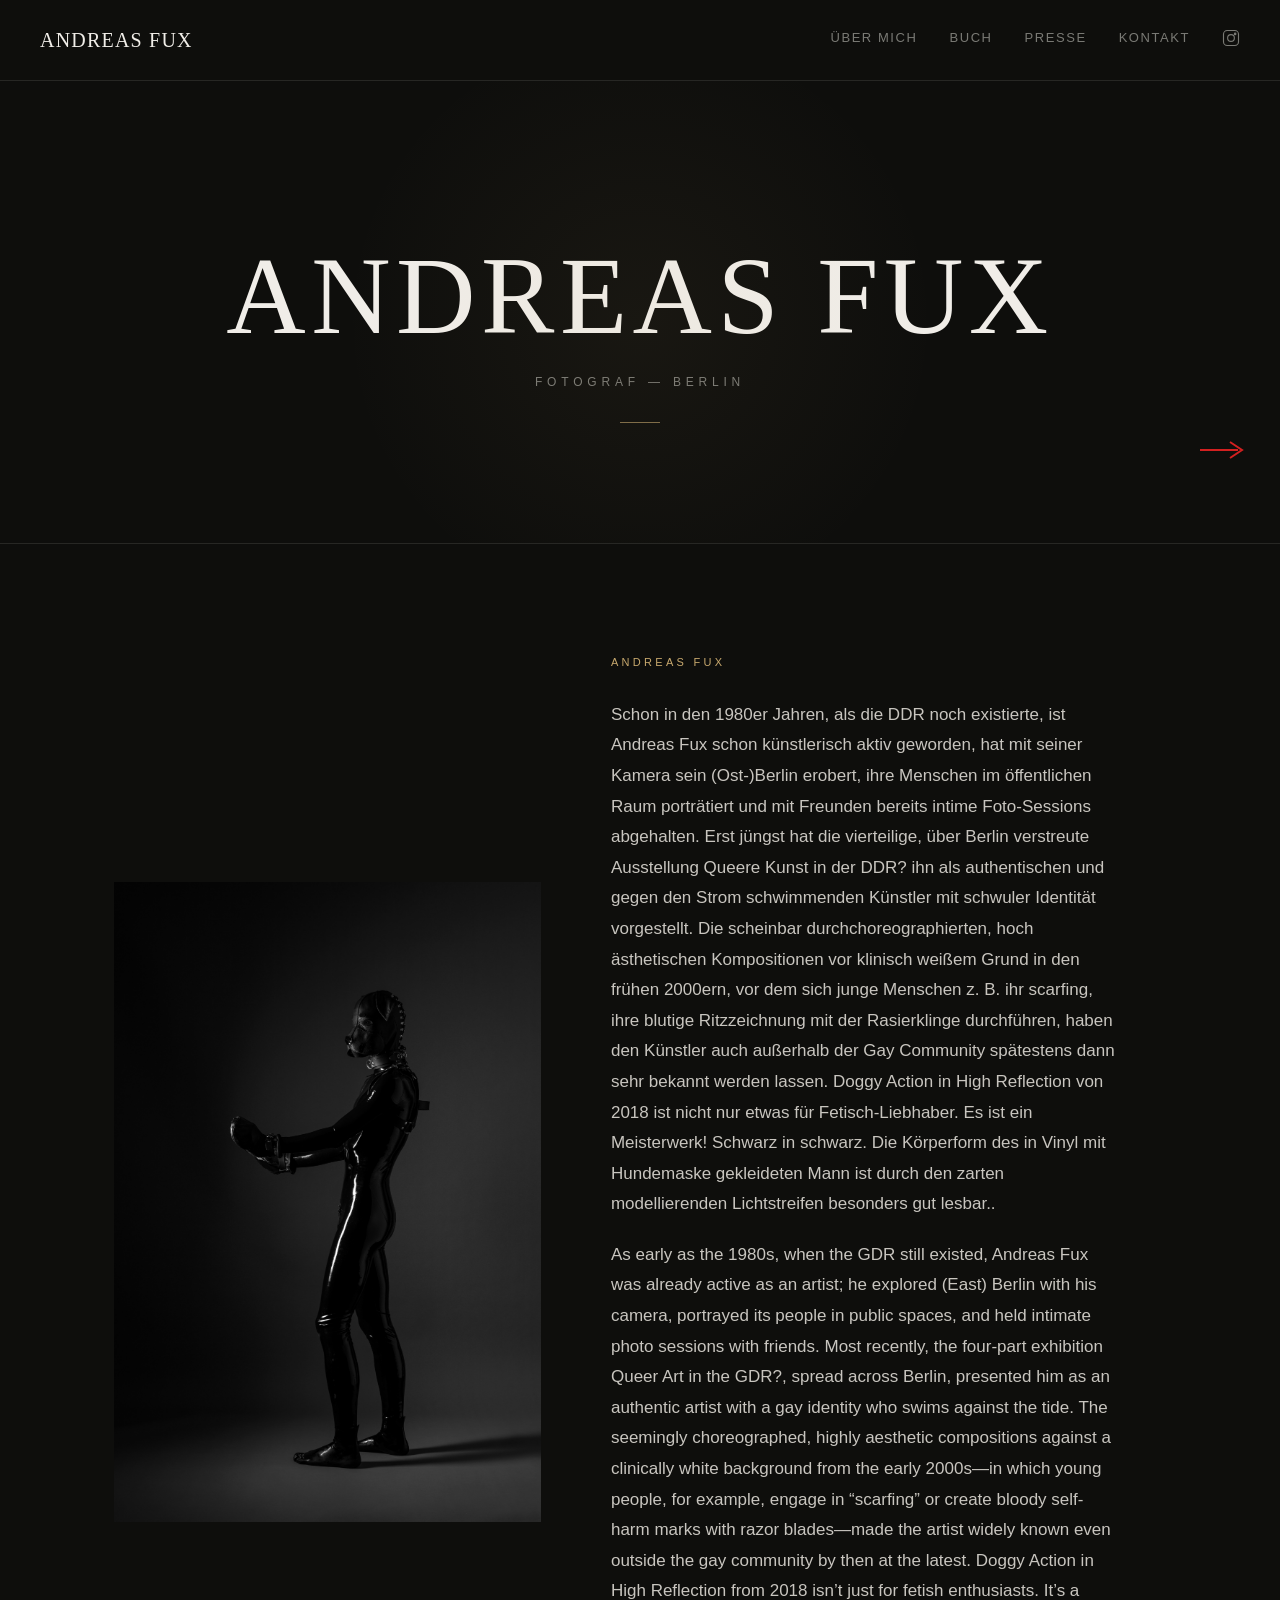
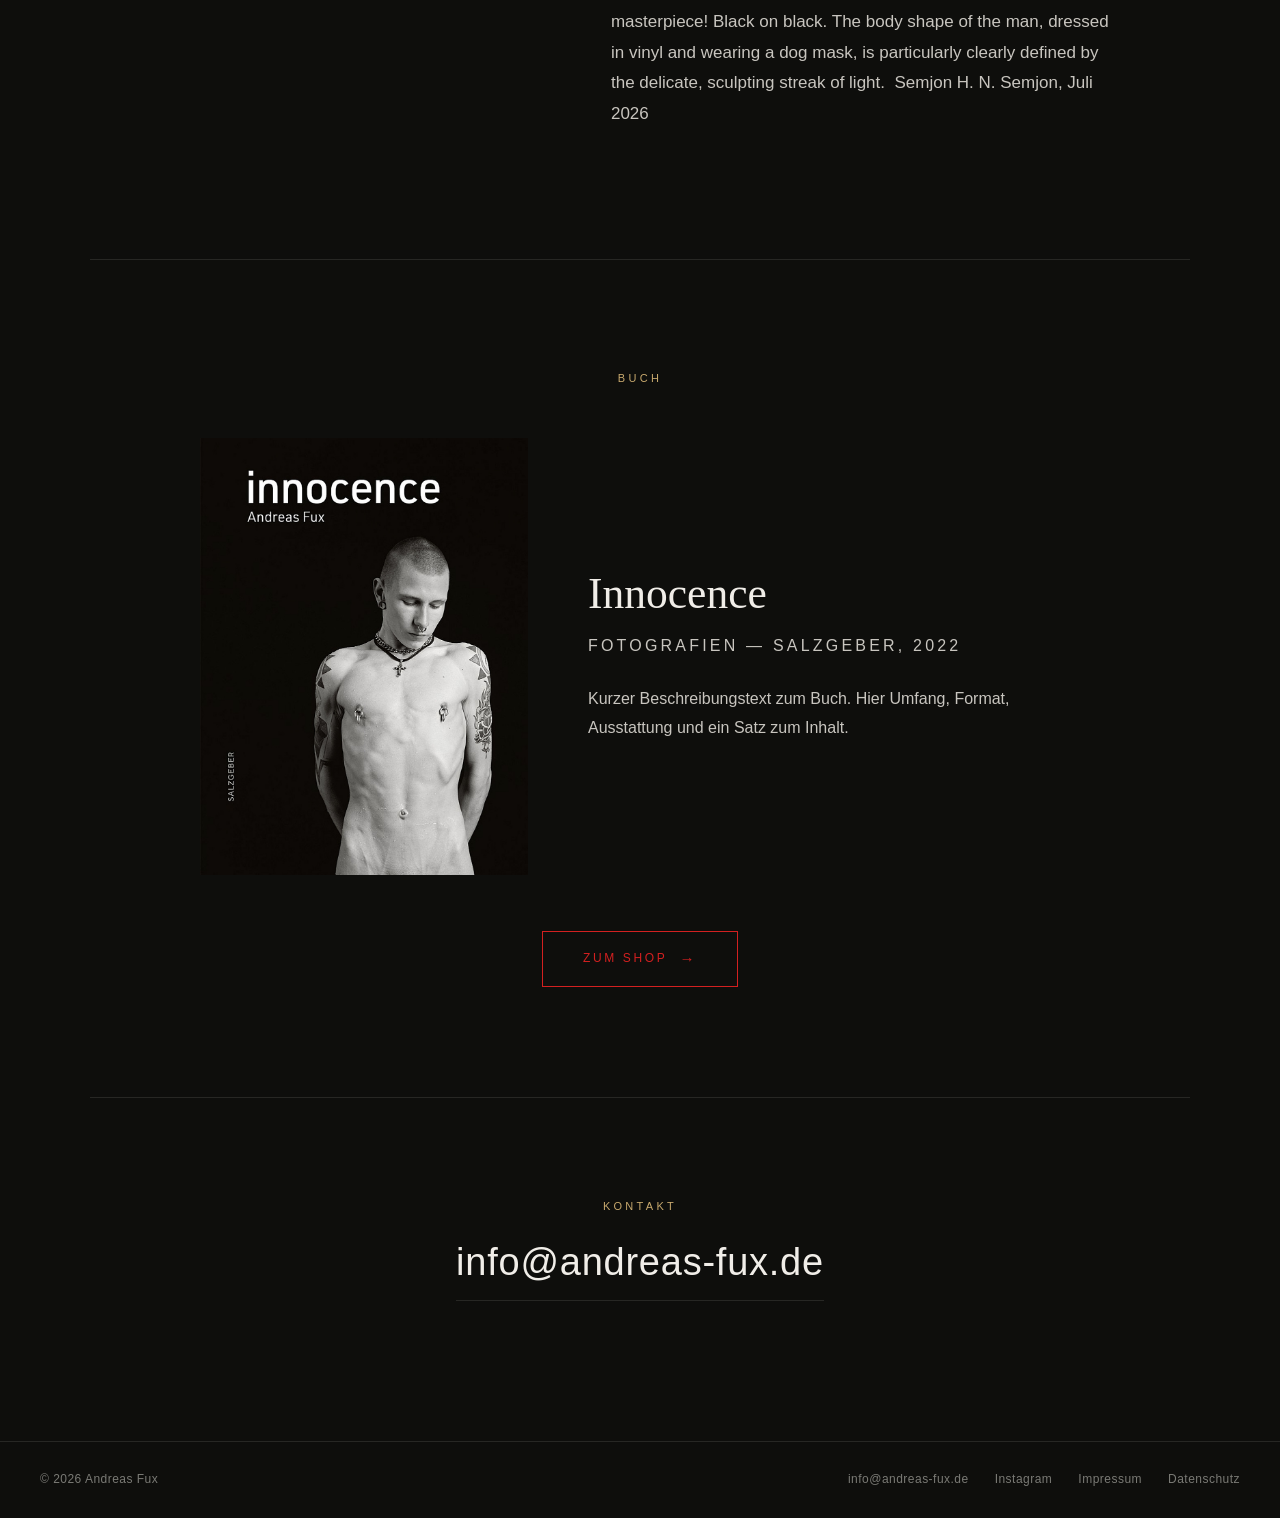
==== index.html @ d8079ed5 "Update heading in about section to include name" ====
<!DOCTYPE html>
<html lang="de">
<head>
<meta charset="UTF-8">
<meta name="viewport" content="width=device-width, initial-scale=1.0">
<title>Andreas Fux — Fotograf Berlin</title>
<meta name="description" content="Andreas Fux — Fotograf in Berlin. Portfolio, Galerie, Buch und Kontakt.">
<link rel="stylesheet" href="css/style.css">
</head>
<body>

<header class="site-header">
  <a href="index.html" class="logo">ANDREAS FUX</a>
  <button class="nav-toggle" id="navToggle" aria-label="Menü öffnen">☰</button>
  <nav class="main-nav" id="mainNav">
    <a href="#about">Über mich</a>
    <a href="#buch">Buch</a>
    <a href="presse.html">Presse</a>
    <a href="#kontakt">Kontakt</a>
    <a href="https://instagram.com/DEIN_INSTAGRAM_NAME" target="_blank" rel="noopener" class="ig-link" aria-label="Instagram">
      <svg width="18" height="18" viewBox="0 0 24 24" fill="none" stroke="currentColor" stroke-width="1.5">
        <rect x="2" y="2" width="20" height="20" rx="5"/>
        <circle cx="12" cy="12" r="4.5"/>
        <circle cx="17.5" cy="6.5" r="1"/>
      </svg>
    </a>
  </nav>
</header>

<!-- ROTER NAVIGATOR-PFEIL (rechts, springt zur nächsten Sektion) -->
<button class="nav-arrow" id="navArrow" aria-label="Weiter zur nächsten Sektion">
  <svg viewBox="0 0 48 24" width="48" height="24" aria-hidden="true">
    <line x1="0" y1="12" x2="38" y2="12" stroke="currentColor" stroke-width="2"/>
    <polyline points="30,4 42,12 30,20" fill="none" stroke="currentColor" stroke-width="2"/>
  </svg>
</button>

<main>

  <section class="hero" id="top" data-section>
    <h1 class="display-name">ANDREAS FUX</h1>
    <p class="hero-sub">FOTOGRAF — BERLIN</p>
    <span class="hero-line"></span>
  </section>

  <section id="about" class="about" data-section>
    <div class="about-grid">
      <div class="about-image reveal">
        <img src="images/portrait.jpg" alt="Andreas Fux">
      </div>
      <div class="about-text reveal">
        <h2>Andreas Fux </h2>
        <p>
          Schon in den 1980er Jahren, als die DDR noch existierte, ist Andreas Fux schon künstlerisch aktiv geworden, hat mit seiner Kamera sein (Ost-)Berlin erobert, ihre Menschen im öffentlichen Raum porträtiert und mit Freunden bereits intime Foto-Sessions abgehalten.
          Erst jüngst hat die vierteilige, über Berlin verstreute Ausstellung Queere Kunst in der DDR? ihn als authentischen und gegen den Strom schwimmenden Künstler mit schwuler Identität vorgestellt.  Die scheinbar durchchoreographierten, hoch ästhetischen Kompositionen vor klinisch weißem Grund in den frühen 2000ern, vor dem sich junge Menschen z. B. ihr scarfing, ihre blutige Ritzzeichnung mit der Rasierklinge durchführen, haben den Künstler auch außerhalb der Gay Community spätestens dann sehr bekannt werden lassen.
          Doggy Action in High Reflection von 2018 ist nicht nur etwas für Fetisch-Liebhaber. Es ist ein Meisterwerk! Schwarz in schwarz. Die Körperform des in Vinyl mit Hundemaske gekleideten Mann ist durch den zarten modellierenden Lichtstreifen besonders gut lesbar..
        </p>
        <p>
          As early as the 1980s, when the GDR still existed, Andreas Fux was already active as an artist; he explored (East) Berlin with his camera, portrayed its people in public spaces, and held intimate photo sessions with friends.
          Most recently, the four-part exhibition Queer Art in the GDR?, spread across Berlin, presented him as an authentic artist with a gay identity who swims against the tide. The seemingly choreographed, highly aesthetic compositions against a clinically white background from the early 2000s—in which young people, for example, engage in “scarfing” or create bloody self-harm marks with razor blades—made the artist widely known even outside the gay community by then at the latest.
          Doggy Action in High Reflection from 2018 isn’t just for fetish enthusiasts. It’s a masterpiece! Black on black. The body shape of the man, dressed in vinyl and wearing a dog mask, is particularly clearly defined by the delicate, sculpting streak of light.  Semjon H. N. Semjon, Juli 2026
        </p>
      </div>
    </div>
  </section>

  <!-- BUCH -->
  <section id="buch" class="buch-section" data-section>
    <h2 class="section-label reveal">Buch</h2>

    <div class="buch-grid">
      <div class="buch-cover reveal">
        <img src="images/buch.jpg" alt="Buch von Andreas Fux">
      </div>
      <div class="buch-text reveal">
        <h3>Innocence</h3>
        <p class="buch-meta"> Fotografien — Salzgeber, 2022</p>
        <p>
          Kurzer Beschreibungstext zum Buch. Hier Umfang, Format,
          Ausstattung und ein Satz zum Inhalt.
        </p>
      </div>
    </div>

    <!-- Link zum Shop (direkt unter dem Buch) -->
    <div class="buch-links reveal">
      <a href="https://salzgeber.shop/fux-andreas/1789-innocence-9783959856393.html" target="_blank" rel="noopener" class="shop-link">
        Zum Shop
      </a>
    </div>
  </section>

  <!-- KONTAKT — nur der Mail-Link -->
  <section id="kontakt" class="kontakt" data-section>
    <h2 class="section-label reveal">Kontakt</h2>
    <a href="mailto:info@andreas-fux.de" class="mail-link reveal">info@andreas-fux.de</a>
  </section>

</main>

<div class="lightbox" id="lightbox">
  <span class="lightbox-close" id="lightboxClose">×</span>
  <span class="lightbox-prev" id="lightboxPrev">‹</span>
  <span class="lightbox-next" id="lightboxNext">›</span>
  <img id="lightboxImg" src="" alt="">
</div>

<footer class="site-footer">
  <p>© <span id="year"></span> Andreas Fux</p>
  <div class="footer-links">
    <a href="mailto:info@andreas-fux.de">info@andreas-fux.de</a>
    <a href="https://instagram.com/DEIN_INSTAGRAM_NAME" target="_blank" rel="noopener">Instagram</a>
    <a href="impressum.html">Impressum</a>
    <a href="datenschutz.html">Datenschutz</a>
  </div>
</footer>

<script src="js/script.js"></script>
</body>
</html>
---- css/style.css ----
@font-face {
  font-family: 'Gothic Factory';
  src: url('../fonts/GothicFactory.woff2') format('woff2'),
       url('../fonts/GothicFactory.woff') format('woff');
  font-weight: normal;
  font-style: normal;
  font-display: swap;
}

:root {
  --bg: #0e0e0c;
  --fg: #f0ede8;
  --muted: #7a7a75;
  --accent: #c8a96e;
  --line: #272724;
  --max-width: 1100px;
  --transition: 0.35s cubic-bezier(0.25, 0.46, 0.45, 0.94);
}

* { box-sizing: border-box; margin: 0; padding: 0; }

html { scroll-behavior: smooth; }

body {
  background: var(--bg);
  color: var(--fg);
  font-family: 'Century Gothic', 'CenturyGothic', 'AppleGothic', 'Gill Sans MT', Calibri, Verdana, sans-serif;
  font-size: 16px;
  line-height: 1.6;
  -webkit-font-smoothing: antialiased;
}

a { color: inherit; text-decoration: none; }
h1, h2 { font-weight: 400; letter-spacing: 0.04em; }

.display-name, .logo {
  font-family: 'Gothic Factory', 'UnifrakturCook', serif;
}

/* =====================
   SCROLL REVEAL
   ===================== */
.reveal {
  opacity: 0;
  transform: translateY(28px);
  transition: opacity 0.7s ease, transform 0.7s ease;
}
.reveal.visible {
  opacity: 1;
  transform: translateY(0);
}

/* =====================
   HEADER / NAV
   ===================== */
.site-header {
  display: flex;
  align-items: center;
  justify-content: space-between;
  padding: 24px 40px;
  border-bottom: 1px solid var(--line);
  position: sticky;
  top: 0;
  z-index: 200;
  background: var(--bg);
  backdrop-filter: blur(8px);
  transition: border-color var(--transition);
}

.logo {
  font-size: 20px;
  letter-spacing: 0.06em;
  transition: color var(--transition);
}
.logo:hover { color: var(--accent); }

.main-nav {
  display: flex;
  align-items: center;
  gap: 32px;
}

.main-nav a {
  font-size: 13px;
  text-transform: uppercase;
  letter-spacing: 0.12em;
  color: var(--muted);
  position: relative;
  padding-bottom: 3px;
  transition: color var(--transition);
}

.main-nav a::after {
  content: '';
  position: absolute;
  bottom: 0;
  left: 0;
  width: 0;
  height: 1px;
  background: var(--accent);
  transition: width var(--transition);
}

.main-nav a:hover,
.main-nav a.active {
  color: var(--fg);
}

.main-nav a:hover::after,
.main-nav a.active::after {
  width: 100%;
}

.ig-link { display: flex; align-items: center; }
.ig-link svg { transition: stroke var(--transition), transform var(--transition); }
.ig-link:hover svg { stroke: var(--accent); transform: scale(1.12); }

.nav-toggle {
  display: none;
  background: none;
  border: none;
  color: var(--fg);
  font-size: 22px;
  cursor: pointer;
}

/* =====================
   HERO
   ===================== */
.hero {
  text-align: center;
  padding: 160px 24px 120px;
  border-bottom: 1px solid var(--line);
  position: relative;
  overflow: hidden;
}

.hero::before {
  content: '';
  position: absolute;
  top: -60px;
  left: 50%;
  transform: translateX(-50%);
  width: 600px;
  height: 600px;
  background: radial-gradient(ellipse, rgba(200,169,110,0.06) 0%, transparent 70%);
  pointer-events: none;
}

.display-name {
  font-size: clamp(48px, 9vw, 110px);
  letter-spacing: 0.05em;
  line-height: 1;
}

.hero-sub {
  margin-top: 22px;
  font-size: 12px;
  letter-spacing: 0.4em;
  color: var(--muted);
  text-transform: uppercase;
}

.hero-line {
  display: block;
  width: 40px;
  height: 1px;
  background: var(--accent);
  margin: 30px auto 0;
  opacity: 0.6;
}

/* =====================
   ABOUT
   ===================== */
.about {
  max-width: var(--max-width);
  margin: 0 auto;
  padding: 110px 24px;
  border-bottom: 1px solid var(--line);
}

.about-grid {
  display: grid;
  grid-template-columns: 1fr 1.3fr;
  gap: 70px;
  align-items: center;
}

.about-image {
  overflow: hidden;
}

.about-image img {
  width: 100%;
  display: block;
  filter: grayscale(100%);
  transition: filter 0.6s ease, transform 0.6s ease;
}

.about-image:hover img {
  filter: grayscale(40%);
  transform: scale(1.025);
}

.about-text h2 {
  font-size: 11px;
  text-transform: uppercase;
  letter-spacing: 0.3em;
  color: var(--accent);
  margin-bottom: 28px;
}

.about-text p {
  margin-bottom: 20px;
  font-size: 17px;
  line-height: 1.8;
  max-width: 54ch;
  color: #c8c5bf;
}

/* =====================
   GALERIE
   ===================== */
.gallery-section {
  padding: 110px 24px;
  border-bottom: 1px solid var(--line);
  max-width: var(--max-width);
  margin: 0 auto;
}

.section-label {
  font-size: 11px;
  text-transform: uppercase;
  letter-spacing: 0.3em;
  color: var(--accent);
  margin-bottom: 50px;
  text-align: center;
  font-weight: 400;
}

.full-grid {
  display: grid;
  grid-template-columns: repeat(3, 1fr);
  gap: 16px;
}

.img-item {
  overflow: hidden;
  position: relative;
  cursor: pointer;
}

.img-item::after {
  content: '↗';
  position: absolute;
  bottom: 16px;
  right: 18px;
  font-size: 18px;
  color: var(--fg);
  opacity: 0;
  transition: opacity var(--transition), transform var(--transition);
  pointer-events: none;
}

.img-item:hover::after {
  opacity: 0.9;
  transform: translate(2px, -2px);
}

.img-item img {
  width: 100%;
  height: 320px;
  object-fit: cover;
  display: block;
  filter: grayscale(100%);
  transition: filter 0.5s ease, transform 0.5s ease;
}

.img-item:hover img {
  filter: grayscale(20%);
  transform: scale(1.04);
}

/* =====================
   LIGHTBOX
   ===================== */
.lightbox {
  display: none;
  position: fixed;
  inset: 0;
  background: rgba(10,10,9,0.97);
  align-items: center;
  justify-content: center;
  z-index: 999;
  padding: 40px;
  opacity: 0;
  transition: opacity 0.3s ease;
}

.lightbox.open {
  display: flex;
  opacity: 1;
}

.lightbox img {
  max-width: 100%;
  max-height: 88vh;
  object-fit: contain;
  box-shadow: 0 0 80px rgba(0,0,0,0.8);
}

.lightbox-close {
  position: absolute;
  top: 28px;
  right: 40px;
  font-size: 28px;
  cursor: pointer;
  color: var(--muted);
  line-height: 1;
  transition: color var(--transition), transform var(--transition);
}

.lightbox-close:hover {
  color: var(--fg);
  transform: rotate(90deg);
}

.lightbox-prev,
.lightbox-next {
  position: absolute;
  top: 50%;
  transform: translateY(-50%);
  font-size: 28px;
  color: var(--muted);
  cursor: pointer;
  padding: 12px 20px;
  transition: color var(--transition);
  user-select: none;
}

.lightbox-prev { left: 24px; }
.lightbox-next { right: 24px; }
.lightbox-prev:hover,
.lightbox-next:hover { color: var(--fg); }

/* =====================
   KONTAKT
   ===================== */
.kontakt {
  max-width: 540px;
  margin: 0 auto;
  padding: 110px 24px 150px;
}

.kontakt h2 {
  font-size: 11px;
  text-transform: uppercase;
  letter-spacing: 0.3em;
  color: var(--accent);
  margin-bottom: 16px;
  text-align: center;
}

.kontakt-intro {
  text-align: center;
  color: var(--muted);
  margin-bottom: 48px;
  font-size: 15px;
  line-height: 1.75;
}

.contact-form {
  display: flex;
  flex-direction: column;
  gap: 28px;
}

.form-field {
  display: flex;
  flex-direction: column;
  gap: 8px;
}

.contact-form label {
  font-size: 11px;
  text-transform: uppercase;
  letter-spacing: 0.2em;
  color: var(--muted);
}

.contact-form input,
.contact-form textarea {
  background: transparent;
  border: none;
  border-bottom: 1px solid var(--line);
  color: var(--fg);
  font-family: 'Century Gothic', 'CenturyGothic', 'AppleGothic', 'Gill Sans MT', Calibri, Verdana, sans-serif;
  font-size: 15px;
  padding: 12px 2px;
  transition: border-bottom-color var(--transition);
}

.contact-form input:focus,
.contact-form textarea:focus {
  outline: none;
  border-bottom-color: var(--accent);
}

.contact-form button {
  margin-top: 8px;
  align-self: flex-start;
  background: transparent;
  color: var(--fg);
  border: 1px solid var(--line);
  padding: 14px 36px;
  font-size: 12px;
  letter-spacing: 0.2em;
  text-transform: uppercase;
  cursor: pointer;
  font-family: 'Century Gothic', 'CenturyGothic', 'AppleGothic', 'Gill Sans MT', Calibri, Verdana, sans-serif;
  transition: background var(--transition), color var(--transition), border-color var(--transition);
}

.contact-form button:hover {
  background: var(--accent);
  border-color: var(--accent);
  color: var(--bg);
}

/* =====================
   PRESSE
   ===================== */
.presse-page {
  max-width: var(--max-width);
  margin: 0 auto;
  padding: 90px 24px 130px;
}

.presse-page h1 {
  font-size: 11px;
  text-transform: uppercase;
  letter-spacing: 0.3em;
  color: var(--accent);
  margin-bottom: 60px;
}

.presse-list { list-style: none; }

.presse-list li {
  display: flex;
  flex-wrap: wrap;
  align-items: baseline;
  gap: 18px;
  padding: 24px 0;
  border-bottom: 1px solid var(--line);
  transition: background var(--transition);
}

.presse-list li:hover .presse-title {
  color: var(--fg);
}

.presse-date {
  font-size: 12px;
  color: var(--accent);
  width: 44px;
  letter-spacing: 0.05em;
}

.presse-title {
  flex: 1;
  font-size: 16px;
  color: #c8c5bf;
  transition: color var(--transition);
}

.text-link {
  font-size: 11px;
  letter-spacing: 0.15em;
  text-transform: uppercase;
  color: var(--muted);
  border-bottom: 1px solid var(--line);
  padding-bottom: 2px;
  transition: color var(--transition), border-color var(--transition);
}

.text-link:hover {
  color: var(--accent);
  border-color: var(--accent);
}

.presse-note {
  margin-top: 44px;
  font-size: 13px;
  color: var(--muted);
}

/* =====================
   LEGAL SEITEN
   ===================== */
.legal-page {
  max-width: 720px;
  margin: 0 auto;
  padding: 90px 24px 150px;
}

.legal-page h1 {
  font-size: 11px;
  text-transform: uppercase;
  letter-spacing: 0.3em;
  color: var(--accent);
  margin-bottom: 70px;
}

.legal-block {
  margin-bottom: 50px;
  border-bottom: 1px solid var(--line);
  padding-bottom: 44px;
}

.legal-block:last-child { border-bottom: none; }

.legal-block h2 {
  font-size: 14px;
  text-transform: uppercase;
  letter-spacing: 0.14em;
  color: var(--fg);
  margin-bottom: 22px;
}

.legal-block h3 {
  font-size: 11px;
  text-transform: uppercase;
  letter-spacing: 0.15em;
  color: var(--muted);
  margin: 26px 0 10px;
  font-weight: 400;
}

.legal-block p {
  font-size: 15px;
  line-height: 1.8;
  color: var(--muted);
  margin-bottom: 14px;
}

.legal-block a {
  color: var(--accent);
  border-bottom: 1px solid transparent;
  transition: border-color var(--transition);
}

.legal-block a:hover { border-color: var(--accent); }

/* =====================
   FOOTER
   ===================== */
.site-footer {
  display: flex;
  flex-wrap: wrap;
  justify-content: space-between;
  align-items: center;
  gap: 14px;
  padding: 28px 40px;
  border-top: 1px solid var(--line);
  font-size: 12px;
  color: var(--muted);
  letter-spacing: 0.04em;
}

.footer-links {
  display: flex;
  gap: 26px;
  flex-wrap: wrap;
}

.footer-links a {
  transition: color var(--transition);
}

.footer-links a:hover,
.footer-links a.active { color: var(--accent); }

/* =====================
   RESPONSIVE
   ===================== */
@media (max-width: 800px) {
  .site-header { padding: 20px 24px; }
  .about-grid { grid-template-columns: 1fr; gap: 40px; }
  .full-grid { grid-template-columns: repeat(2, 1fr); }

  .nav-toggle { display: block; }

  .main-nav {
    display: none;
    flex-direction: column;
    align-items: flex-start;
    gap: 20px;
    position: absolute;
    top: 73px;
    left: 0;
    right: 0;
    background: var(--bg);
    padding: 28px 24px;
    border-bottom: 1px solid var(--line);
    z-index: 100;
  }

  .main-nav.open { display: flex; }
}

@media (max-width: 480px) {
  .full-grid { grid-template-columns: 1fr; }
  .site-footer { flex-direction: column; align-items: flex-start; gap: 16px; }
  .hero { padding: 100px 24px 80px; }
}

/* =====================
   ROTER NAVIGATOR-PFEIL
   ===================== */
.nav-arrow {
  position: fixed;
  right: 26px;
  top: 50%;
  transform: translateY(-50%);
  z-index: 300;
  background: none;
  border: none;
  padding: 14px 6px;
  cursor: pointer;
  color: #d32020;
  line-height: 0;
  transition: opacity var(--transition), transform var(--transition);
}

.nav-arrow svg {
  display: block;
  animation: arrowNudge 2.2s ease-in-out infinite;
}

.nav-arrow:hover svg { animation-play-state: paused; }
.nav-arrow:hover { transform: translateY(-50%) translateX(6px); }

/* Am Seitenende ausblenden */
.nav-arrow.hidden {
  opacity: 0;
  pointer-events: none;
}

@keyframes arrowNudge {
  0%, 100% { transform: translateX(0); }
  50%      { transform: translateX(7px); }
}

/* =====================
   BUCH
   ===================== */
.buch-section {
  max-width: var(--max-width);
  margin: 0 auto;
  padding: 110px 24px;
  border-bottom: 1px solid var(--line);
}

.buch-grid {
  display: grid;
  grid-template-columns: 0.8fr 1.2fr;
  gap: 60px;
  align-items: center;
  max-width: 880px;
  margin: 0 auto;
}

.buch-cover {
  overflow: hidden;
}

.buch-cover img {
  width: 100%;
  display: block;
  box-shadow: 0 20px 50px rgba(0,0,0,0.55);
  transition: transform 0.6s ease;
}

.buch-cover:hover img { transform: scale(1.03); }

.buch-text h3 {
  font-family: 'Gothic Factory', 'UnifrakturCook', serif;
  font-size: clamp(28px, 3.4vw, 44px);
  font-weight: 400;
  line-height: 1.1;
  margin-bottom: 14px;
}

.buch-meta {
  font-size: 11px;
  text-transform: uppercase;
  letter-spacing: 0.2em;
  color: var(--accent);
  margin-bottom: 24px;
}

.buch-text p {
  font-size: 16px;
  line-height: 1.8;
  color: #c8c5bf;
  max-width: 48ch;
}

/* Shop-Link direkt unter dem Buch */
.buch-links {
  display: flex;
  justify-content: center;
  margin-top: 56px;
}

.shop-link {
  display: inline-flex;
  align-items: center;
  gap: 12px;
  border: 1px solid #d32020;
  color: #d32020;
  font-size: 12px;
  letter-spacing: 0.22em;
  text-transform: uppercase;
  padding: 15px 40px;
  transition: background var(--transition), color var(--transition);
}

.shop-link::after {
  content: '→';
  font-size: 15px;
  transition: transform var(--transition);
}

.shop-link:hover {
  background: #d32020;
  color: #fff;
}

.shop-link:hover::after { transform: translateX(5px); }

/* =====================
   KONTAKT — nur Mail-Link
   ===================== */
.kontakt {
  max-width: var(--max-width);
  margin: 0 auto;
  padding: 100px 24px 140px;
  text-align: center;
}

.mail-link {
  display: inline-block;
  font-size: clamp(20px, 3.6vw, 38px);
  letter-spacing: 0.02em;
  color: var(--fg);
  border-bottom: 1px solid var(--line);
  padding-bottom: 8px;
  transition: color var(--transition), border-color var(--transition);
}

.mail-link:hover {
  color: #d32020;
  border-bottom-color: #d32020;
}

/* =====================
   RESPONSIVE — Ergänzungen
   ===================== */
@media (max-width: 800px) {
  .buch-grid { grid-template-columns: 1fr; gap: 36px; }
  .buch-cover { max-width: 300px; margin: 0 auto; }
  .buch-text { text-align: center; }
  .buch-text p { margin: 0 auto; }

  .nav-arrow { right: 12px; }
  .nav-arrow svg { width: 36px; height: 18px; }
}
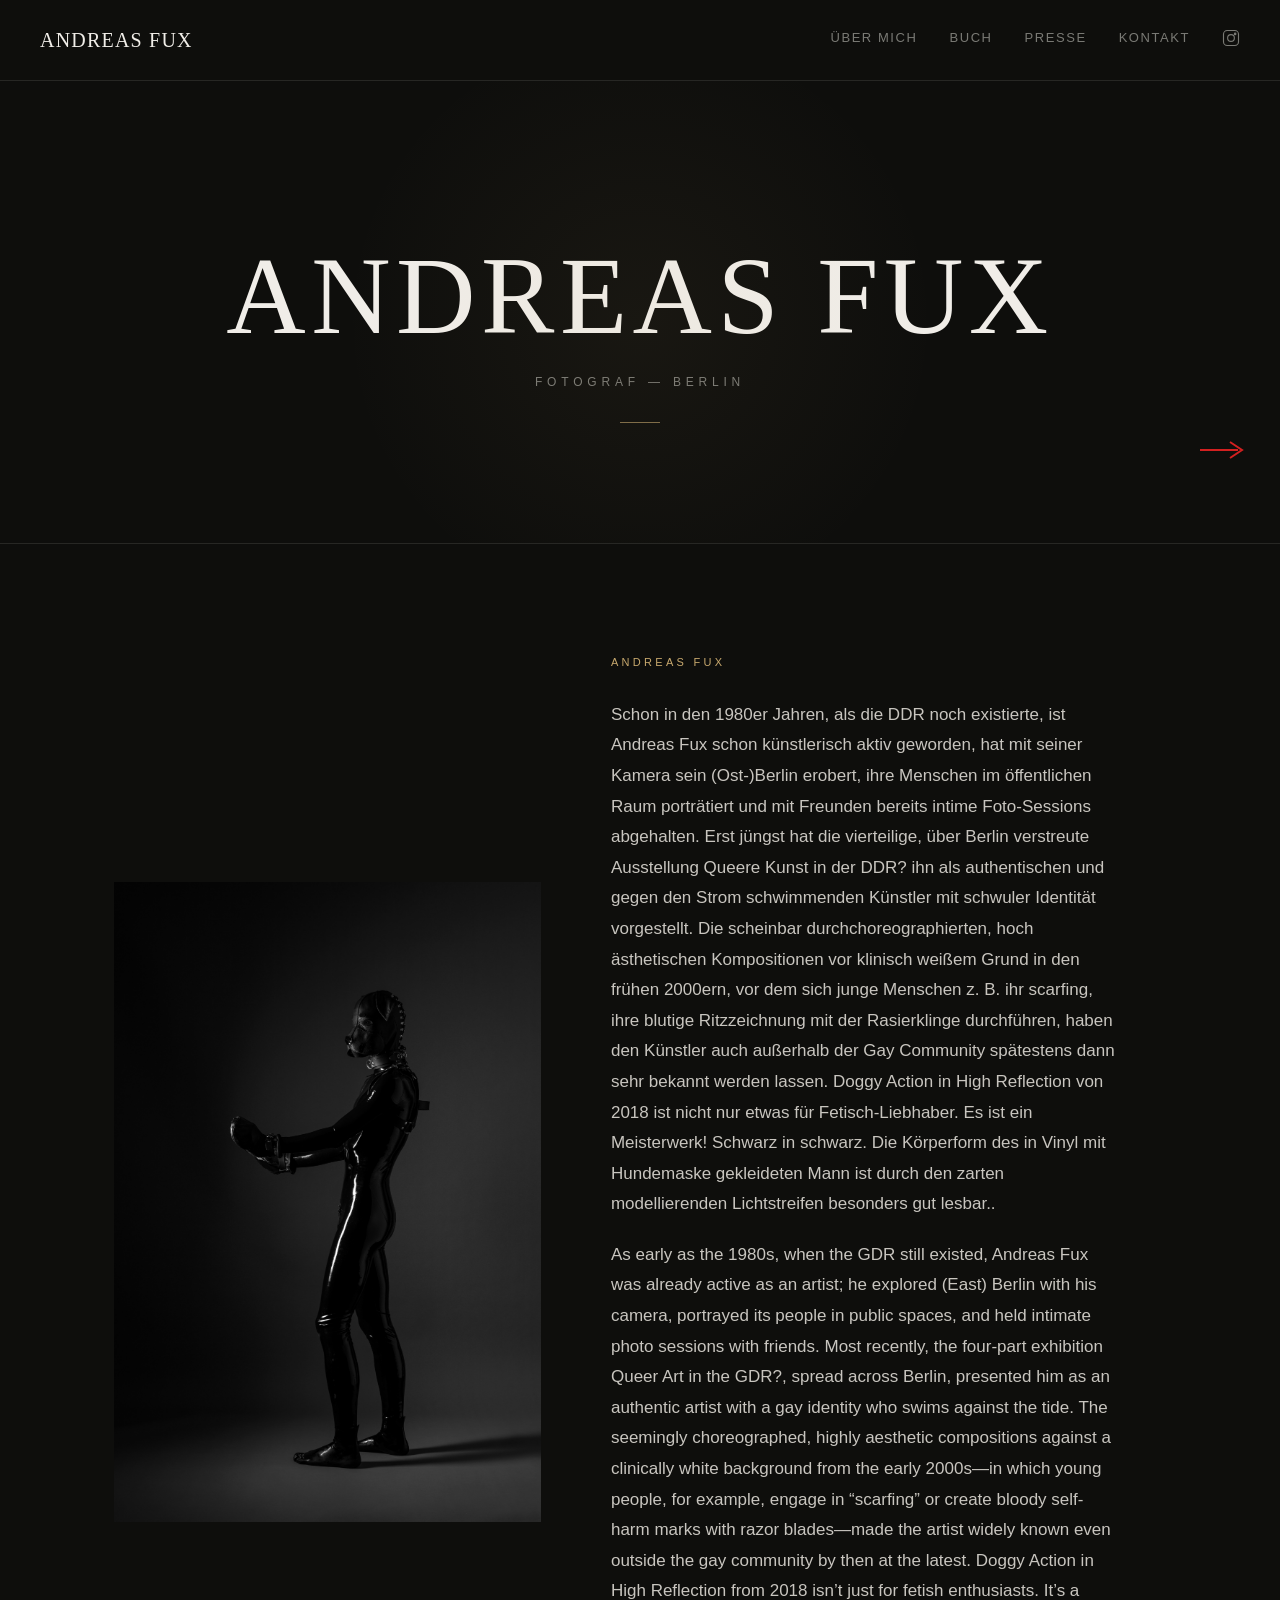
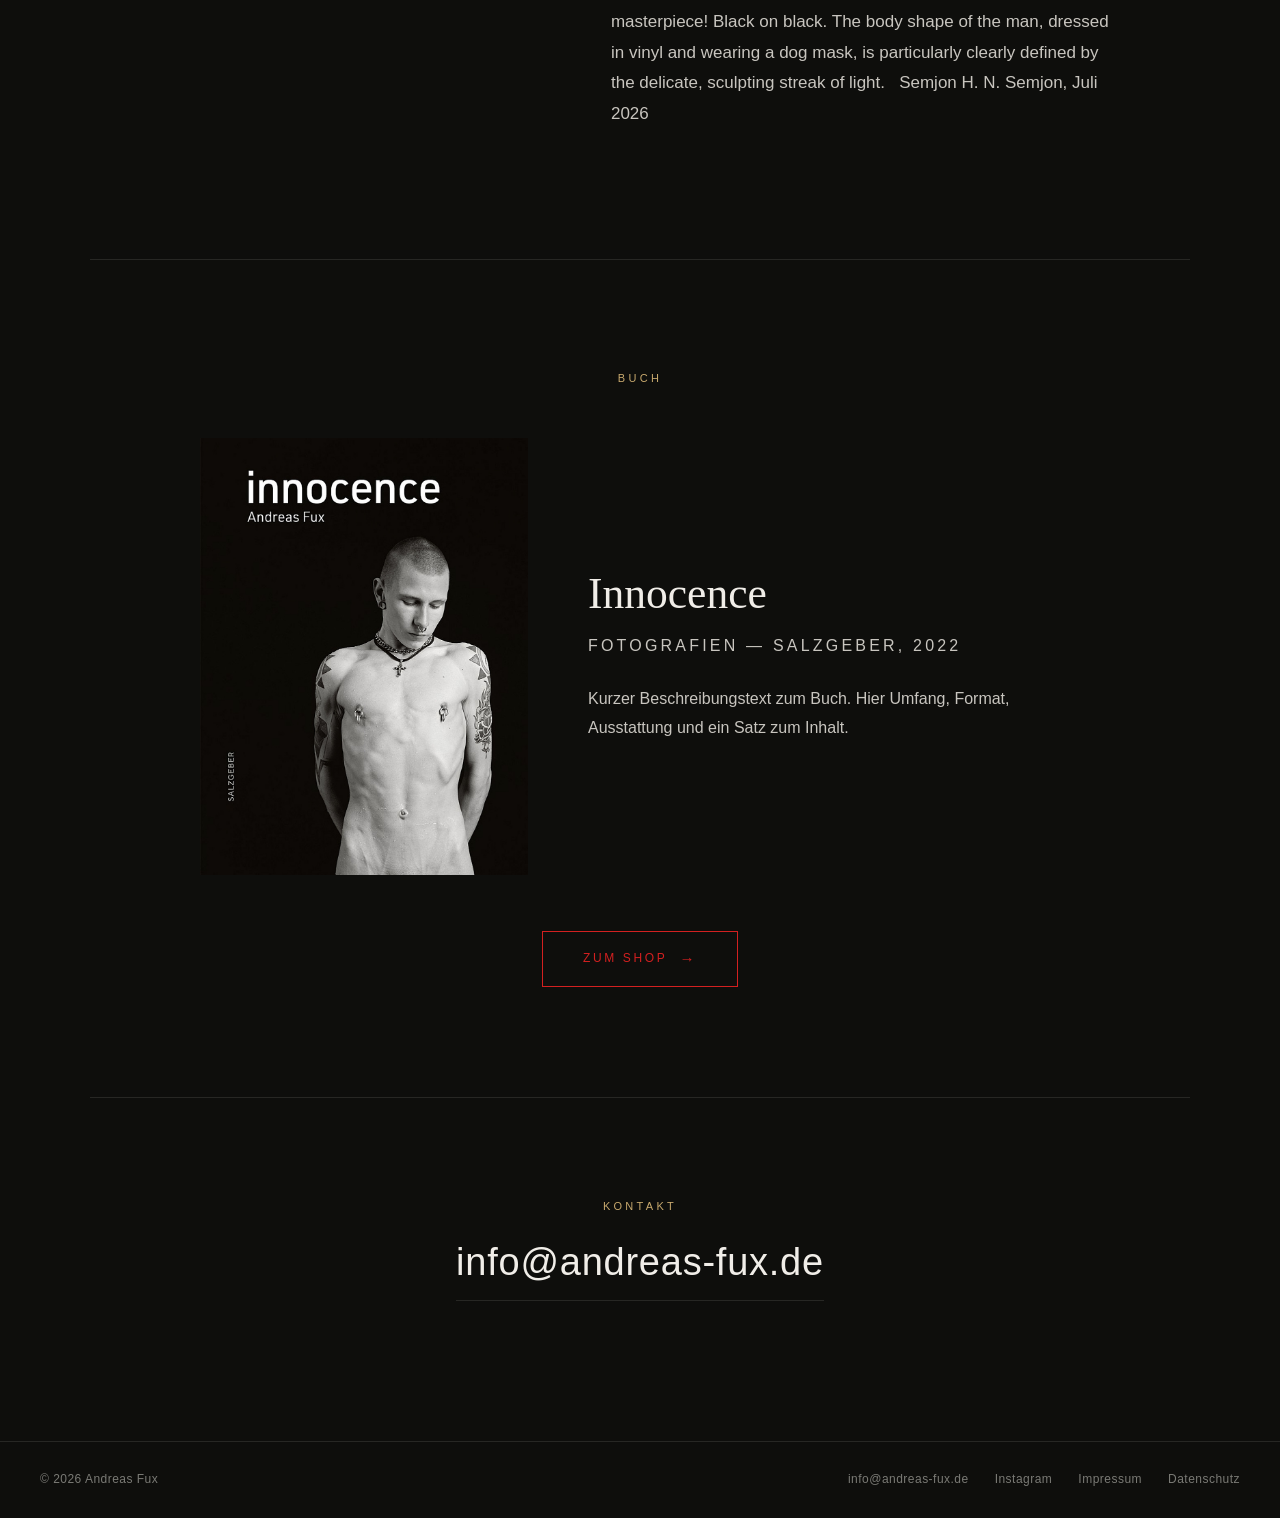
==== commit c69f84c9: "Add author attribution to the exhibition description Added author attribution to the text." ====
--- a/index.html
+++ b/index.html
@@ -61,7 +61,9 @@
           Most recently, the four-part exhibition Queer Art in the GDR?, spread across Berlin, presented him as an authentic artist with a gay identity who swims against the tide. The seemingly choreographed, highly aesthetic compositions against a clinically white background from the early 2000s—in which young people, for example, engage in “scarfing” or create bloody self-harm marks with razor blades—made the artist widely known even outside the gay community by then at the latest.
           Doggy Action in High Reflection from 2018 isn’t just for fetish enthusiasts. It’s a masterpiece! Black on black. The body shape of the man, dressed in vinyl and wearing a dog mask, is particularly clearly defined by the delicate, sculpting streak of light.   -Semjon H. N. Semjon, Juli 2026
+
+          
+          Semjon H. N. Semjon, Juli 2026
         </p>
       </div>
     </div>
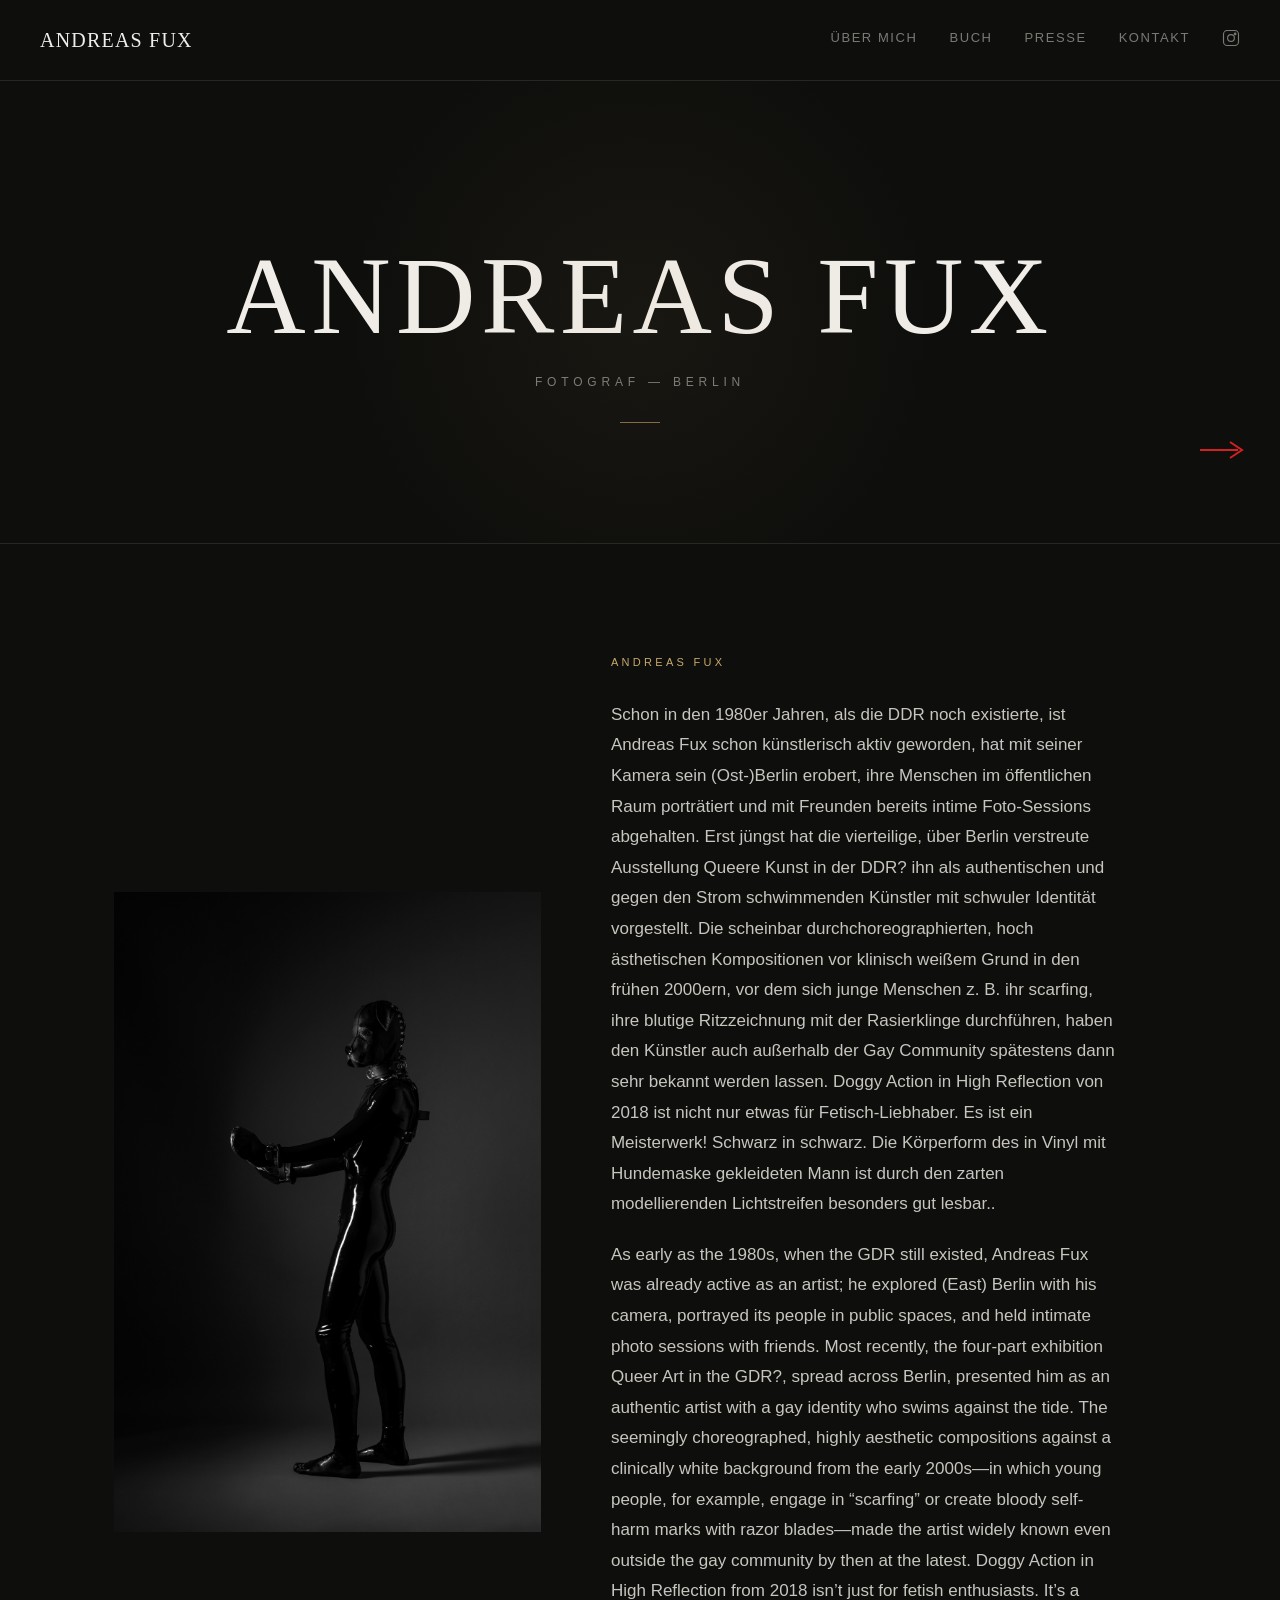
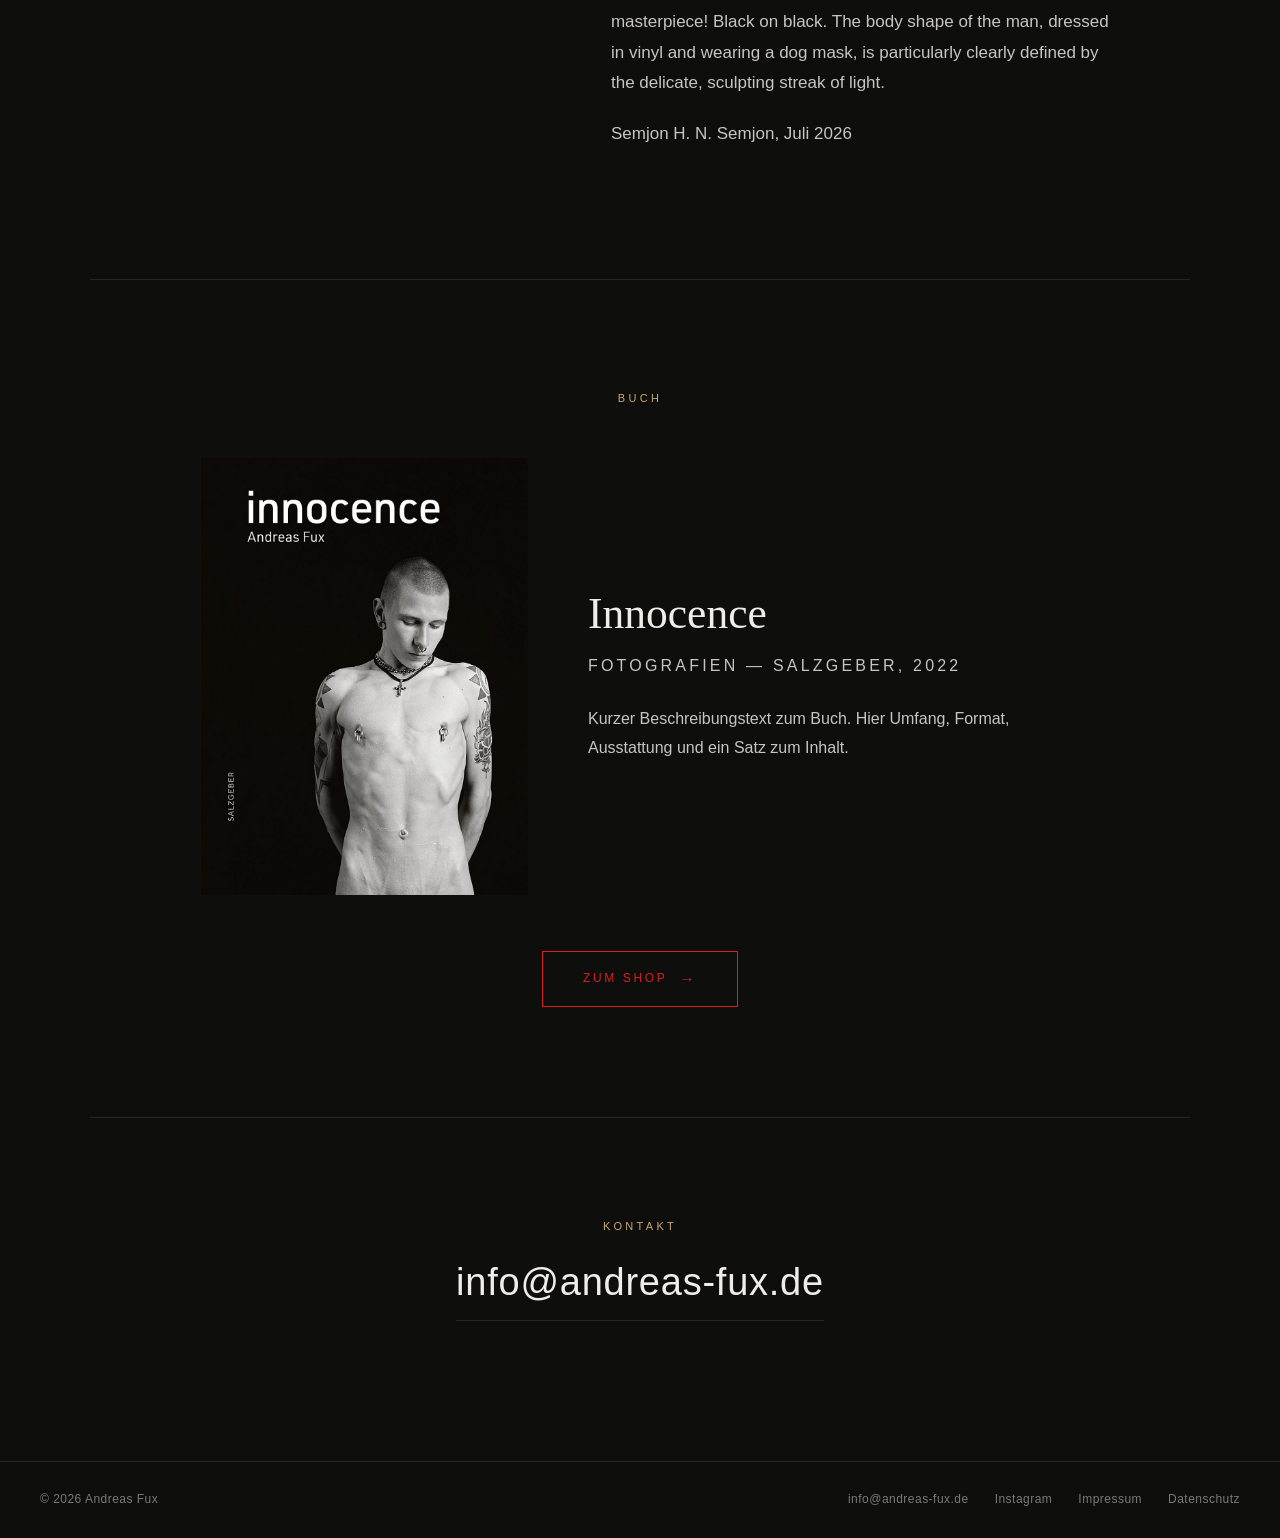
==== commit bb50760d: "Fix HTML structure by closing paragraph tag" ====
--- a/index.html
+++ b/index.html
@@ -62,8 +62,12 @@
           Doggy Action in High Reflection from 2018 isn’t just for fetish enthusiasts. It’s a masterpiece! Black on black. The body shape of the man, dressed in vinyl and wearing a dog mask, is particularly clearly defined by the delicate, sculpting streak of light.    
-          
+        </p>
+        
+        <p class="book-author">
+
           Semjon H. N. Semjon, Juli 2026
+
         </p>
       </div>
     </div>
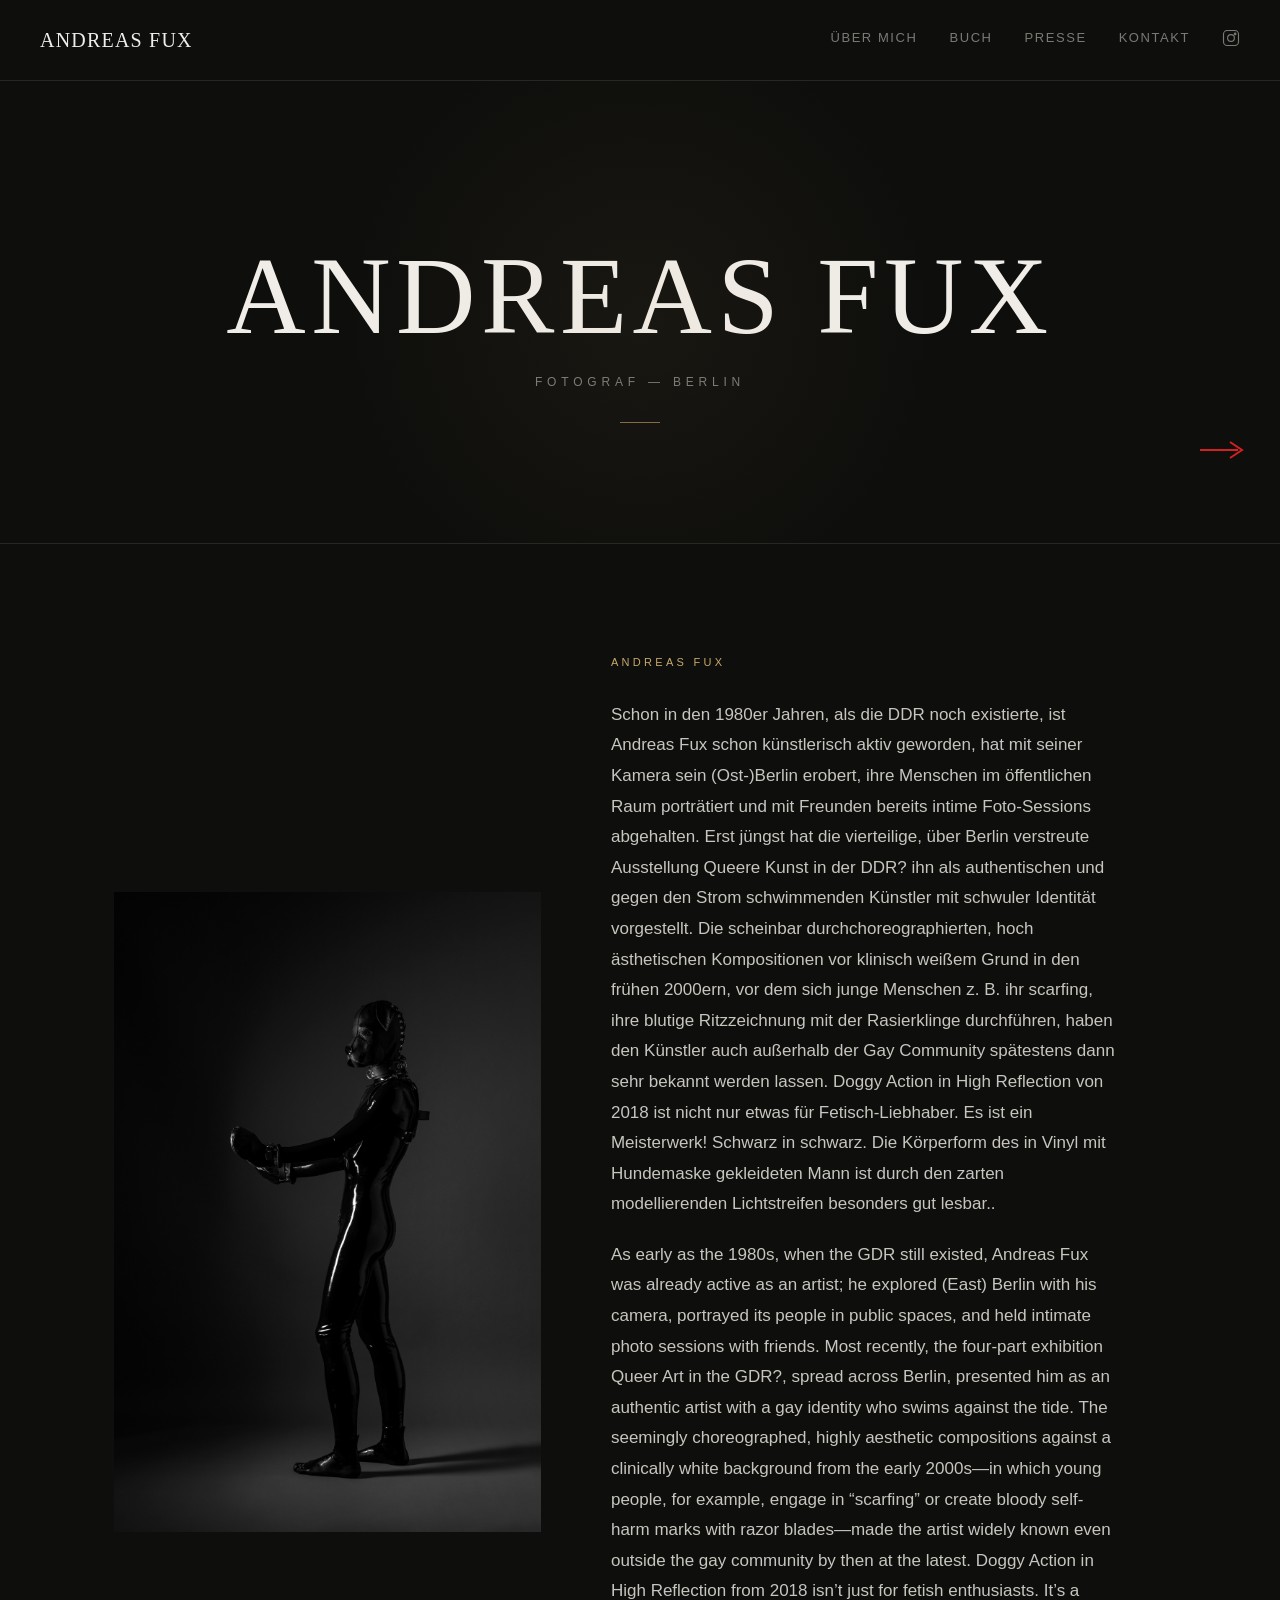
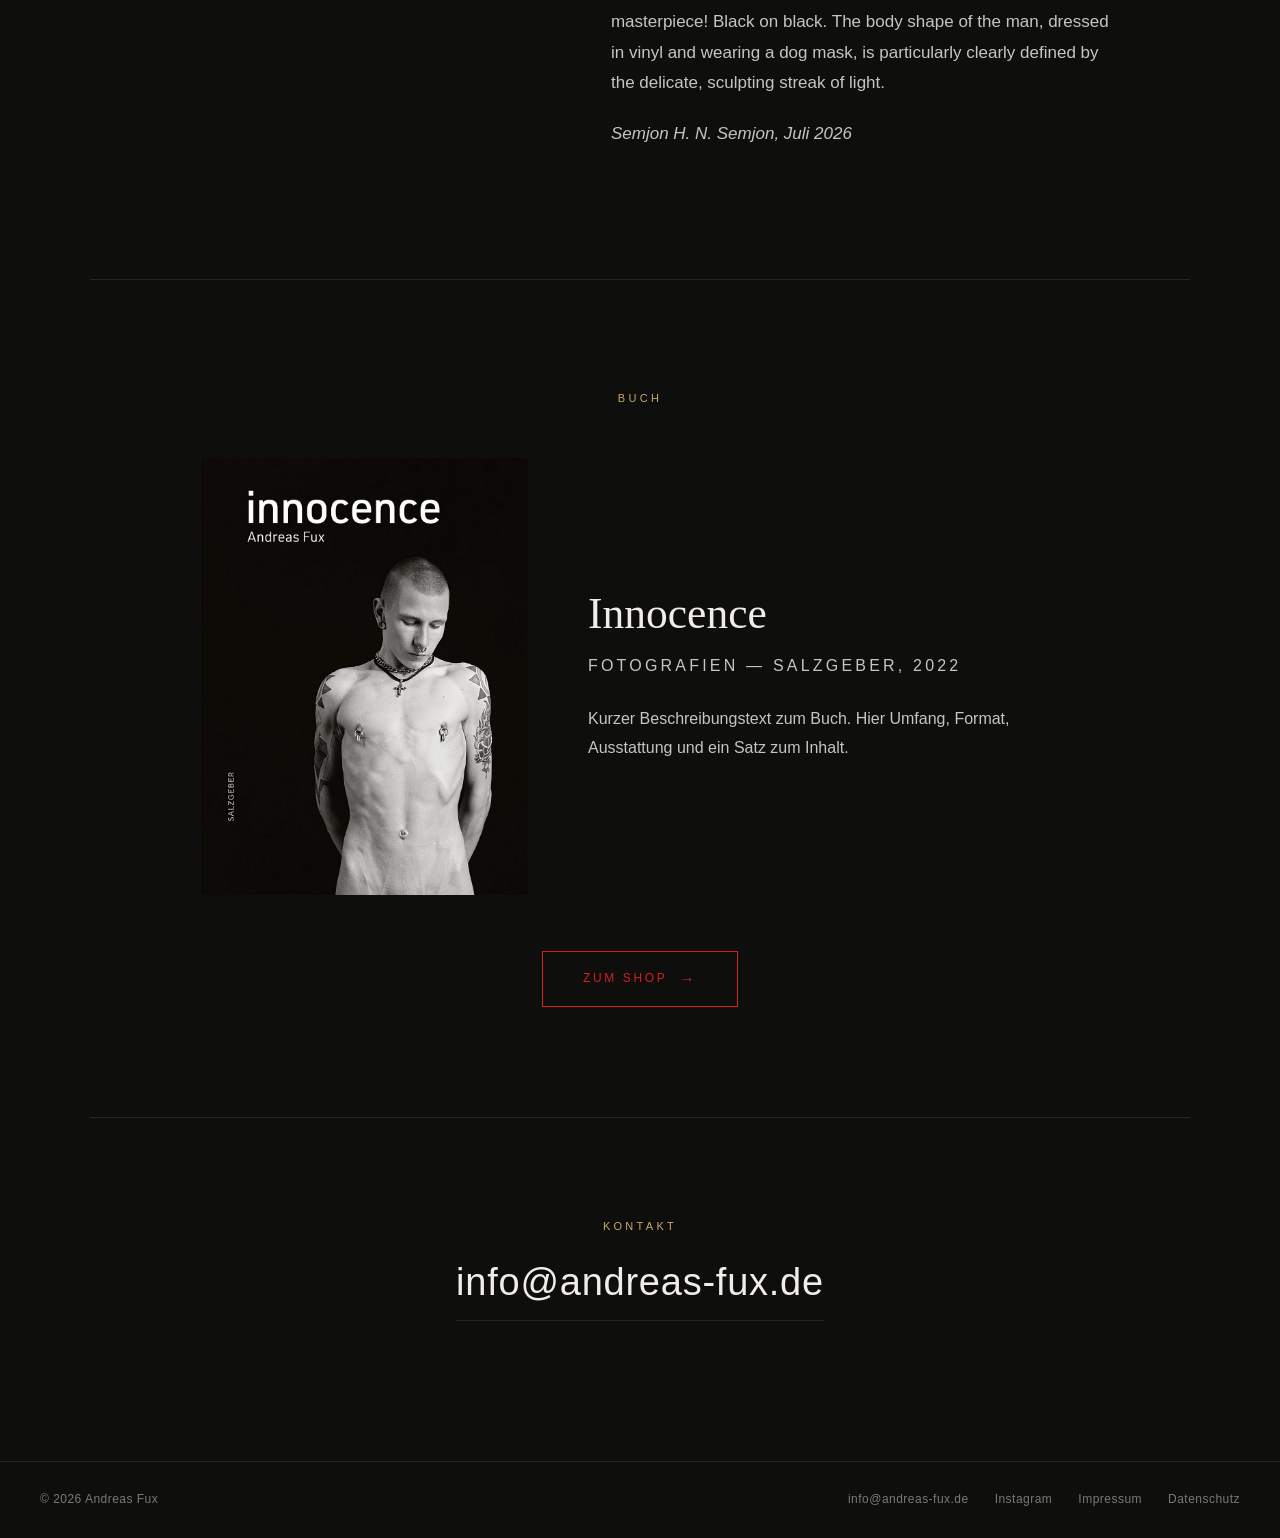
==== commit 29f4a2fa: "Update Instagram link in index.html" ====
--- a/index.html
+++ b/index.html
@@ -17,7 +17,7 @@
     <a href="#buch">Buch</a>
     <a href="presse.html">Presse</a>
     <a href="#kontakt">Kontakt</a>
-    <a href="https://instagram.com/DEIN_INSTAGRAM_NAME" target="_blank" rel="noopener" class="ig-link" aria-label="Instagram">
+    <a href="https://instagram.com/andreasfux_original" target="_blank" rel="noopener" class="ig-link" aria-label="Instagram">
       <svg width="18" height="18" viewBox="0 0 24 24" fill="none" stroke="currentColor" stroke-width="1.5">
         <rect x="2" y="2" width="20" height="20" rx="5"/>
         <circle cx="12" cy="12" r="4.5"/>
--- a/css/style.css
+++ b/css/style.css
@@ -778,3 +778,9 @@
   .nav-arrow { right: 12px; }
   .nav-arrow svg { width: 36px; height: 18px; }
 }
+
+.book-author {
+    margin-top: 20px;
+    font-style: italic;
+    color: #bbb;
+}
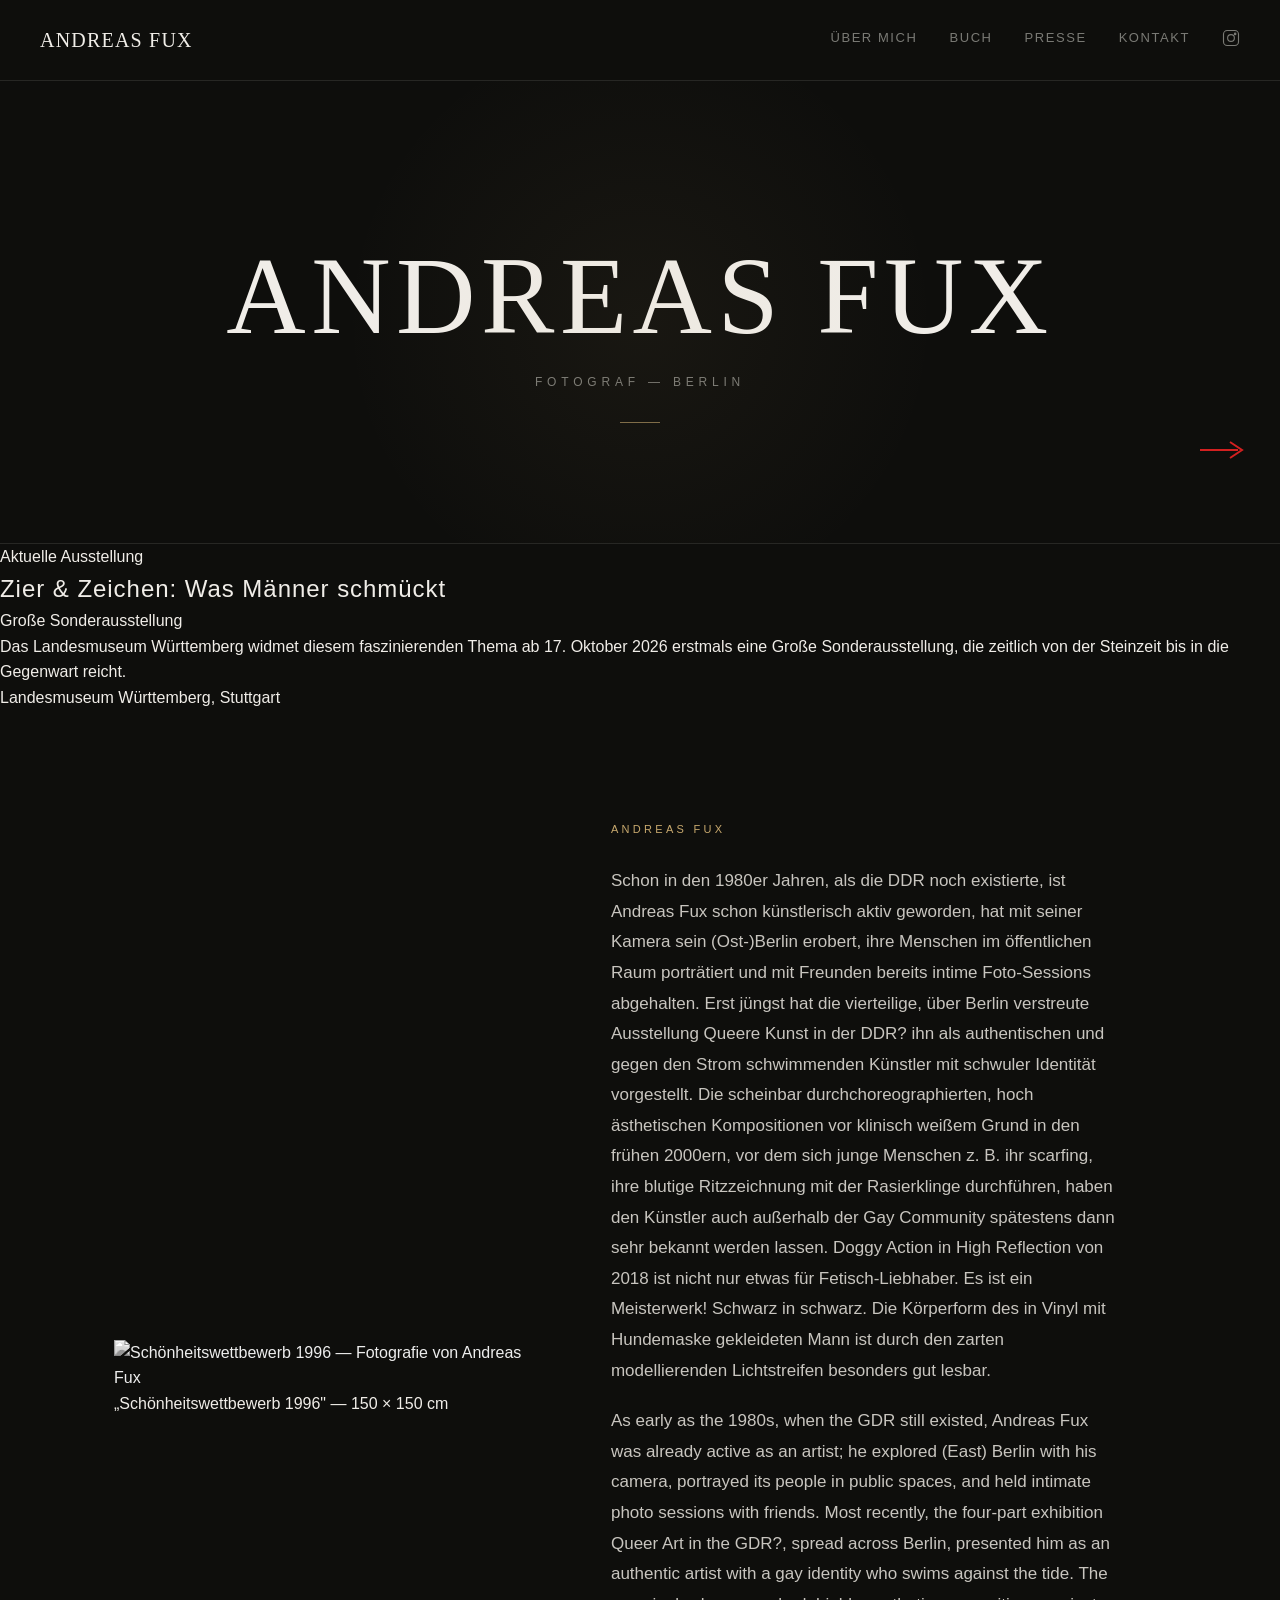
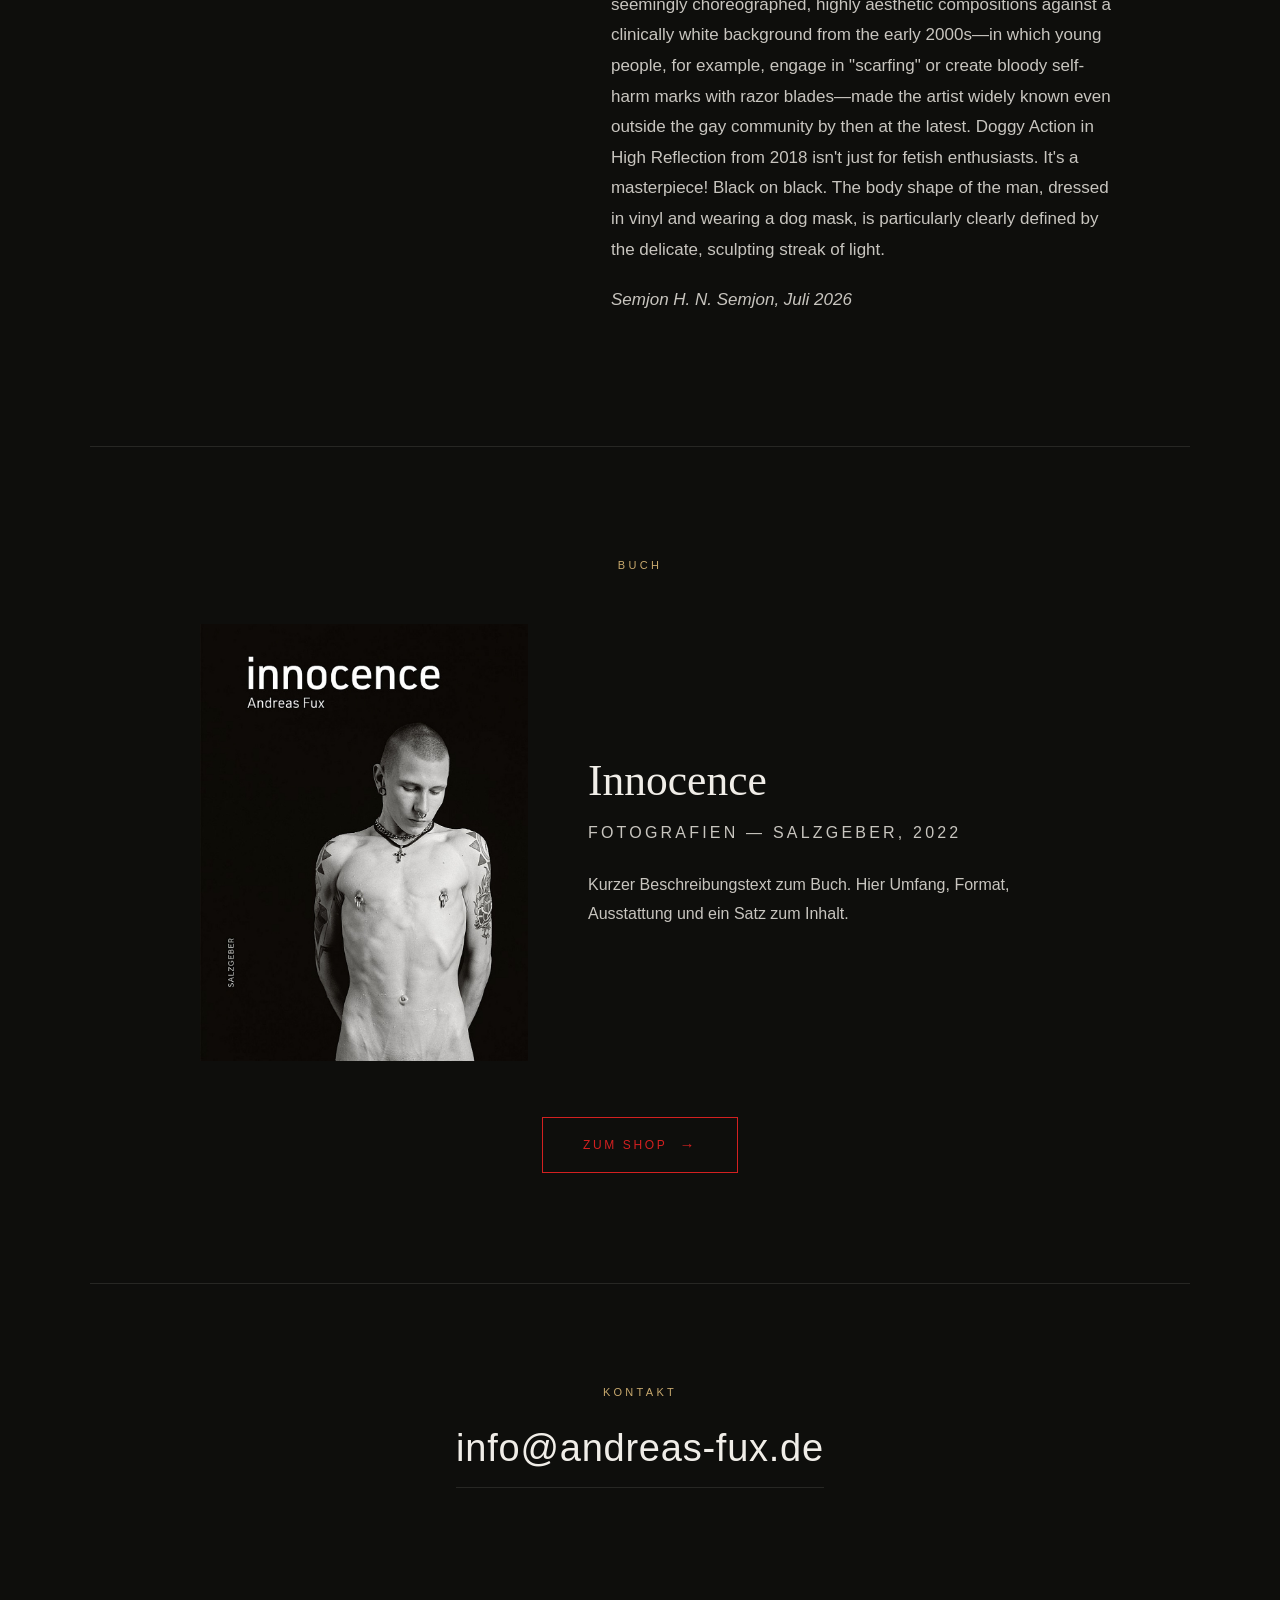
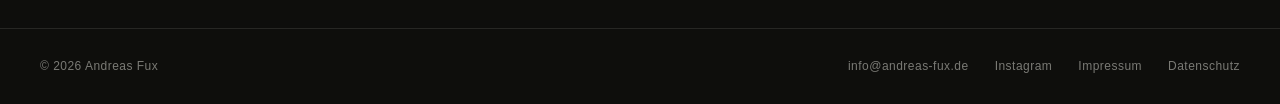
==== commit 6a9dc47d: "Update index.html" ====
--- a/index.html
+++ b/index.html
@@ -4,7 +4,7 @@
 <meta charset="UTF-8">
 <meta name="viewport" content="width=device-width, initial-scale=1.0">
 <title>Andreas Fux — Fotograf Berlin</title>
-<meta name="description" content="Andreas Fux — Fotograf in Berlin. Portfolio, Galerie, Buch und Kontakt.">
+<meta name="description" content="Andreas Fux — Fotograf in Berlin. Ausstellung „Zier &amp; Zeichen" im Landesmuseum Württemberg, Buch und Kontakt.">
 <link rel="stylesheet" href="css/style.css">
 </head>
 <body>
@@ -43,32 +43,39 @@
     <span class="hero-line"></span>
   </section>
 
+  <!-- AUSSTELLUNGS-HINWEIS -->
+  <section id="ausstellung" class="ausstellung" data-section>
+    <span class="ausstellung-badge reveal">Aktuelle Ausstellung</span>
+    <h2 class="ausstellung-titel reveal">Zier &amp; Zeichen: Was Männer schmückt</h2>
+    <p class="ausstellung-sub reveal">Große Sonderausstellung</p>
+    <p class="ausstellung-text reveal">
+      Das Landesmuseum Württemberg widmet diesem faszinierenden Thema
+      ab 17. Oktober 2026 erstmals eine Große Sonderausstellung,
+      die zeitlich von der Steinzeit bis in die Gegenwart reicht.
+    </p>
+    <p class="ausstellung-ort reveal">Landesmuseum Württemberg, Stuttgart</p>
+  </section>
+
   <section id="about" class="about" data-section>
     <div class="about-grid">
       <div class="about-image reveal">
-        <img src="images/portrait.jpg" alt="Andreas Fux">
+        <img src="images/schoenheitswettbewerb-1996.jpg"
+             alt="Schönheitswettbewerb 1996 — Fotografie von Andreas Fux">
+        <p class="bild-caption">„Schönheitswettbewerb 1996" — 150 × 150 cm</p>
       </div>
       <div class="about-text reveal">
-        <h2>Andreas Fux -</h2>
+        <h2>Andreas Fux</h2>
         <p>
           Schon in den 1980er Jahren, als die DDR noch existierte, ist Andreas Fux schon künstlerisch aktiv geworden, hat mit seiner Kamera sein (Ost-)Berlin erobert, ihre Menschen im öffentlichen Raum porträtiert und mit Freunden bereits intime Foto-Sessions abgehalten.
-          Erst jüngst hat die vierteilige, über Berlin verstreute Ausstellung Queere Kunst in der DDR? ihn als authentischen und gegen den Strom schwimmenden Künstler mit schwuler Identität vorgestellt.  Die scheinbar durchchoreographierten, hoch ästhetischen Kompositionen vor klinisch weißem Grund in den frühen 2000ern, vor dem sich junge Menschen z. B. ihr scarfing, ihre blutige Ritzzeichnung mit der Rasierklinge durchführen, haben den Künstler auch außerhalb der Gay Community spätestens dann sehr bekannt werden lassen.
-          Doggy Action in High Reflection von 2018 ist nicht nur etwas für Fetisch-Liebhaber. Es ist ein Meisterwerk! Schwarz in schwarz. Die Körperform des in Vinyl mit Hundemaske gekleideten Mann ist durch den zarten modellierenden Lichtstreifen besonders gut lesbar..
+          Erst jüngst hat die vierteilige, über Berlin verstreute Ausstellung Queere Kunst in der DDR? ihn als authentischen und gegen den Strom schwimmenden Künstler mit schwuler Identität vorgestellt. Die scheinbar durchchoreographierten, hoch ästhetischen Kompositionen vor klinisch weißem Grund in den frühen 2000ern, vor dem sich junge Menschen z. B. ihr scarfing, ihre blutige Ritzzeichnung mit der Rasierklinge durchführen, haben den Künstler auch außerhalb der Gay Community spätestens dann sehr bekannt werden lassen.
+          Doggy Action in High Reflection von 2018 ist nicht nur etwas für Fetisch-Liebhaber. Es ist ein Meisterwerk! Schwarz in schwarz. Die Körperform des in Vinyl mit Hundemaske gekleideten Mann ist durch den zarten modellierenden Lichtstreifen besonders gut lesbar.
         </p>
         <p>
           As early as the 1980s, when the GDR still existed, Andreas Fux was already active as an artist; he explored (East) Berlin with his camera, portrayed its people in public spaces, and held intimate photo sessions with friends.
-          Most recently, the four-part exhibition Queer Art in the GDR?, spread across Berlin, presented him as an authentic artist with a gay identity who swims against the tide. The seemingly choreographed, highly aesthetic compositions against a clinically white background from the early 2000s—in which young people, for example, engage in “scarfing” or create bloody self-harm marks with razor blades—made the artist widely known even outside the gay community by then at the latest.
-          Doggy Action in High Reflection from 2018 isn’t just for fetish enthusiasts. It’s a masterpiece! Black on black. The body shape of the man, dressed in vinyl and wearing a dog mask, is particularly clearly defined by the delicate, sculpting streak of light. - -
+          Most recently, the four-part exhibition Queer Art in the GDR?, spread across Berlin, presented him as an authentic artist with a gay identity who swims against the tide. The seemingly choreographed, highly aesthetic compositions against a clinically white background from the early 2000s—in which young people, for example, engage in "scarfing" or create bloody self-harm marks with razor blades—made the artist widely known even outside the gay community by then at the latest.
+          Doggy Action in High Reflection from 2018 isn't just for fetish enthusiasts. It's a masterpiece! Black on black. The body shape of the man, dressed in vinyl and wearing a dog mask, is particularly clearly defined by the delicate, sculpting streak of light.
         </p>
-        
-        <p class="book-author">
-
-          Semjon H. N. Semjon, Juli 2026
-
-        </p>
+        <p class="book-author">Semjon H. N. Semjon, Juli 2026</p>
       </div>
     </div>
   </section>
@@ -83,7 +90,7 @@
       </div>
       <div class="buch-text reveal">
         <h3>Innocence</h3>
-        <p class="buch-meta"> Fotografien — Salzgeber, 2022</p>
+        <p class="buch-meta">Fotografien — Salzgeber, 2022</p>
         <p>
           Kurzer Beschreibungstext zum Buch. Hier Umfang, Format,
           Ausstattung und ein Satz zum Inhalt.
@@ -118,7 +125,7 @@
   <p>© <span id="year"></span> Andreas Fux</p>
   <div class="footer-links">
     <a href="mailto:info@andreas-fux.de">info@andreas-fux.de</a>
-    <a href="https://instagram.com/DEIN_INSTAGRAM_NAME" target="_blank" rel="noopener">Instagram</a>
+    <a href="https://instagram.com/andreasfux_original" target="_blank" rel="noopener">Instagram</a>
     <a href="impressum.html">Impressum</a>
     <a href="datenschutz.html">Datenschutz</a>
   </div>
@@ -127,3 +134,7 @@
 <script src="js/script.js"></script>
 </body>
 </html>
+
+<script src="js/script.js"></script>
+</body>
+</html>
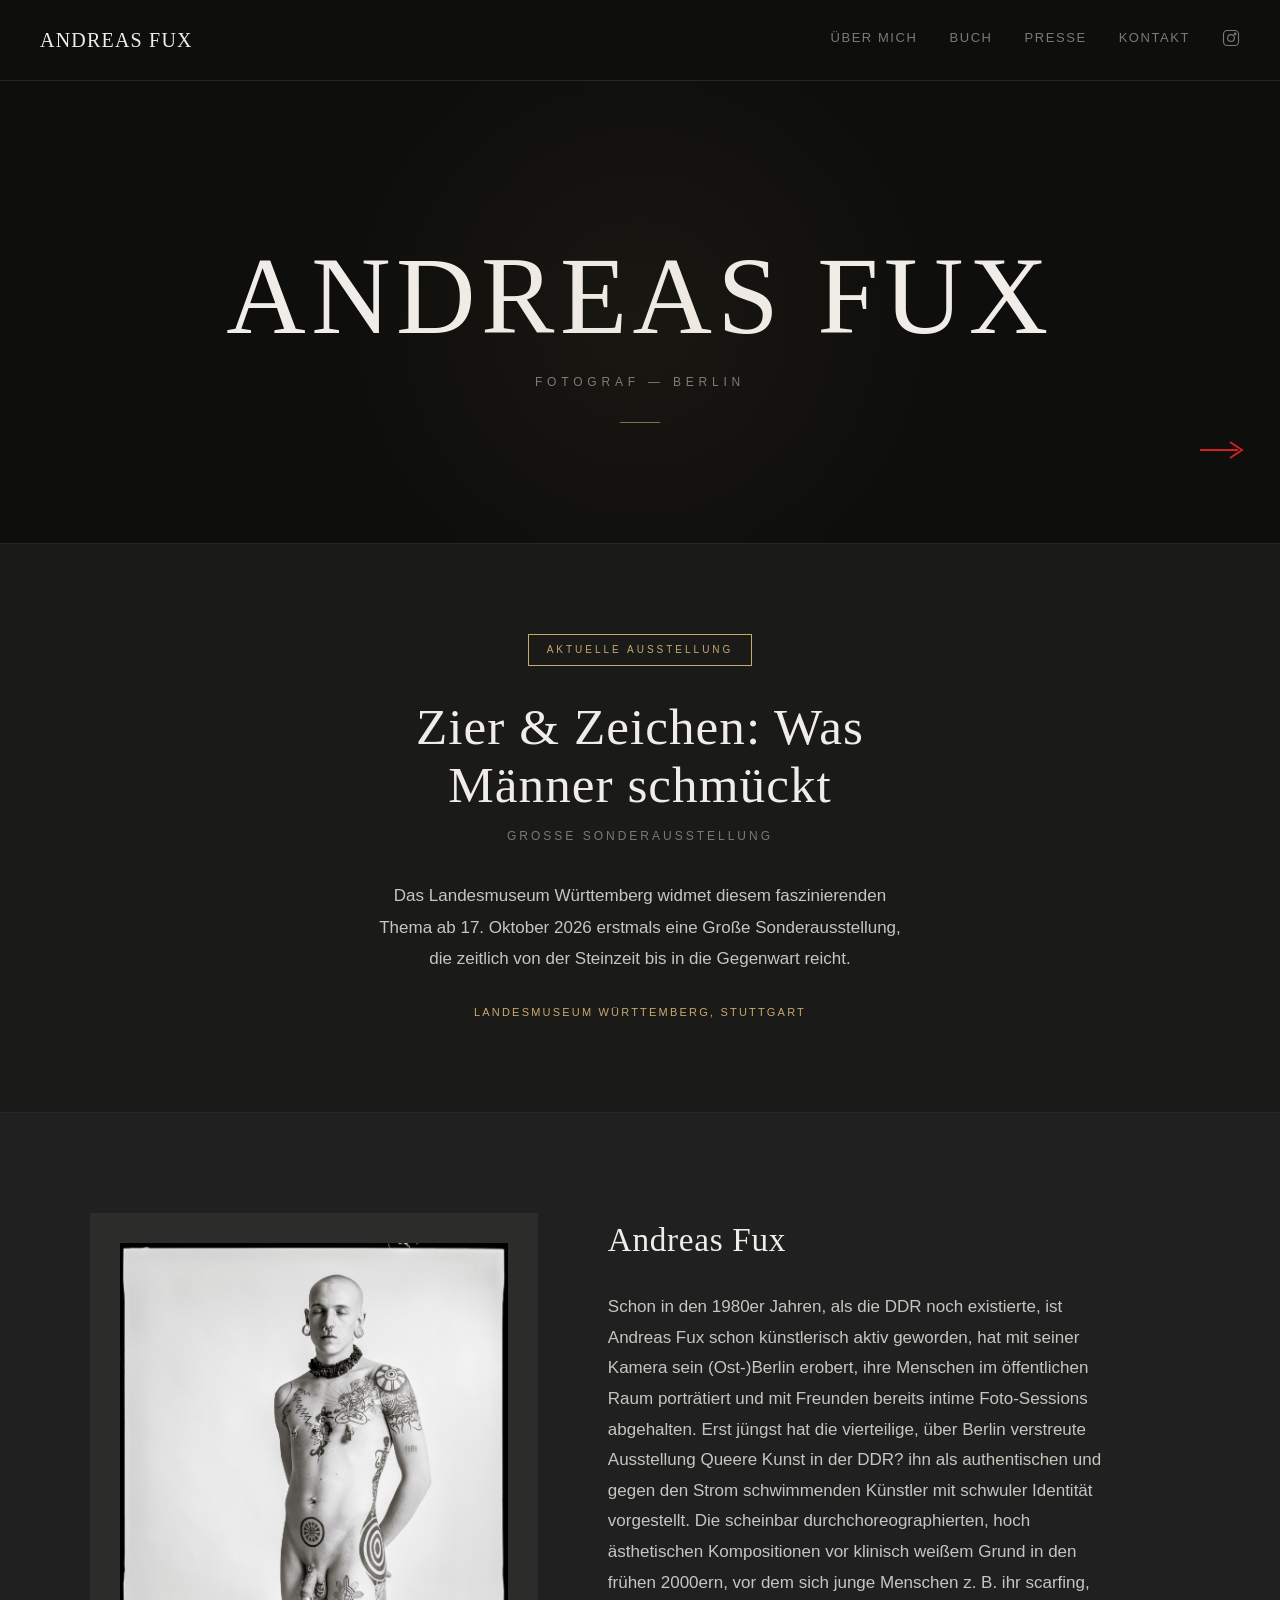
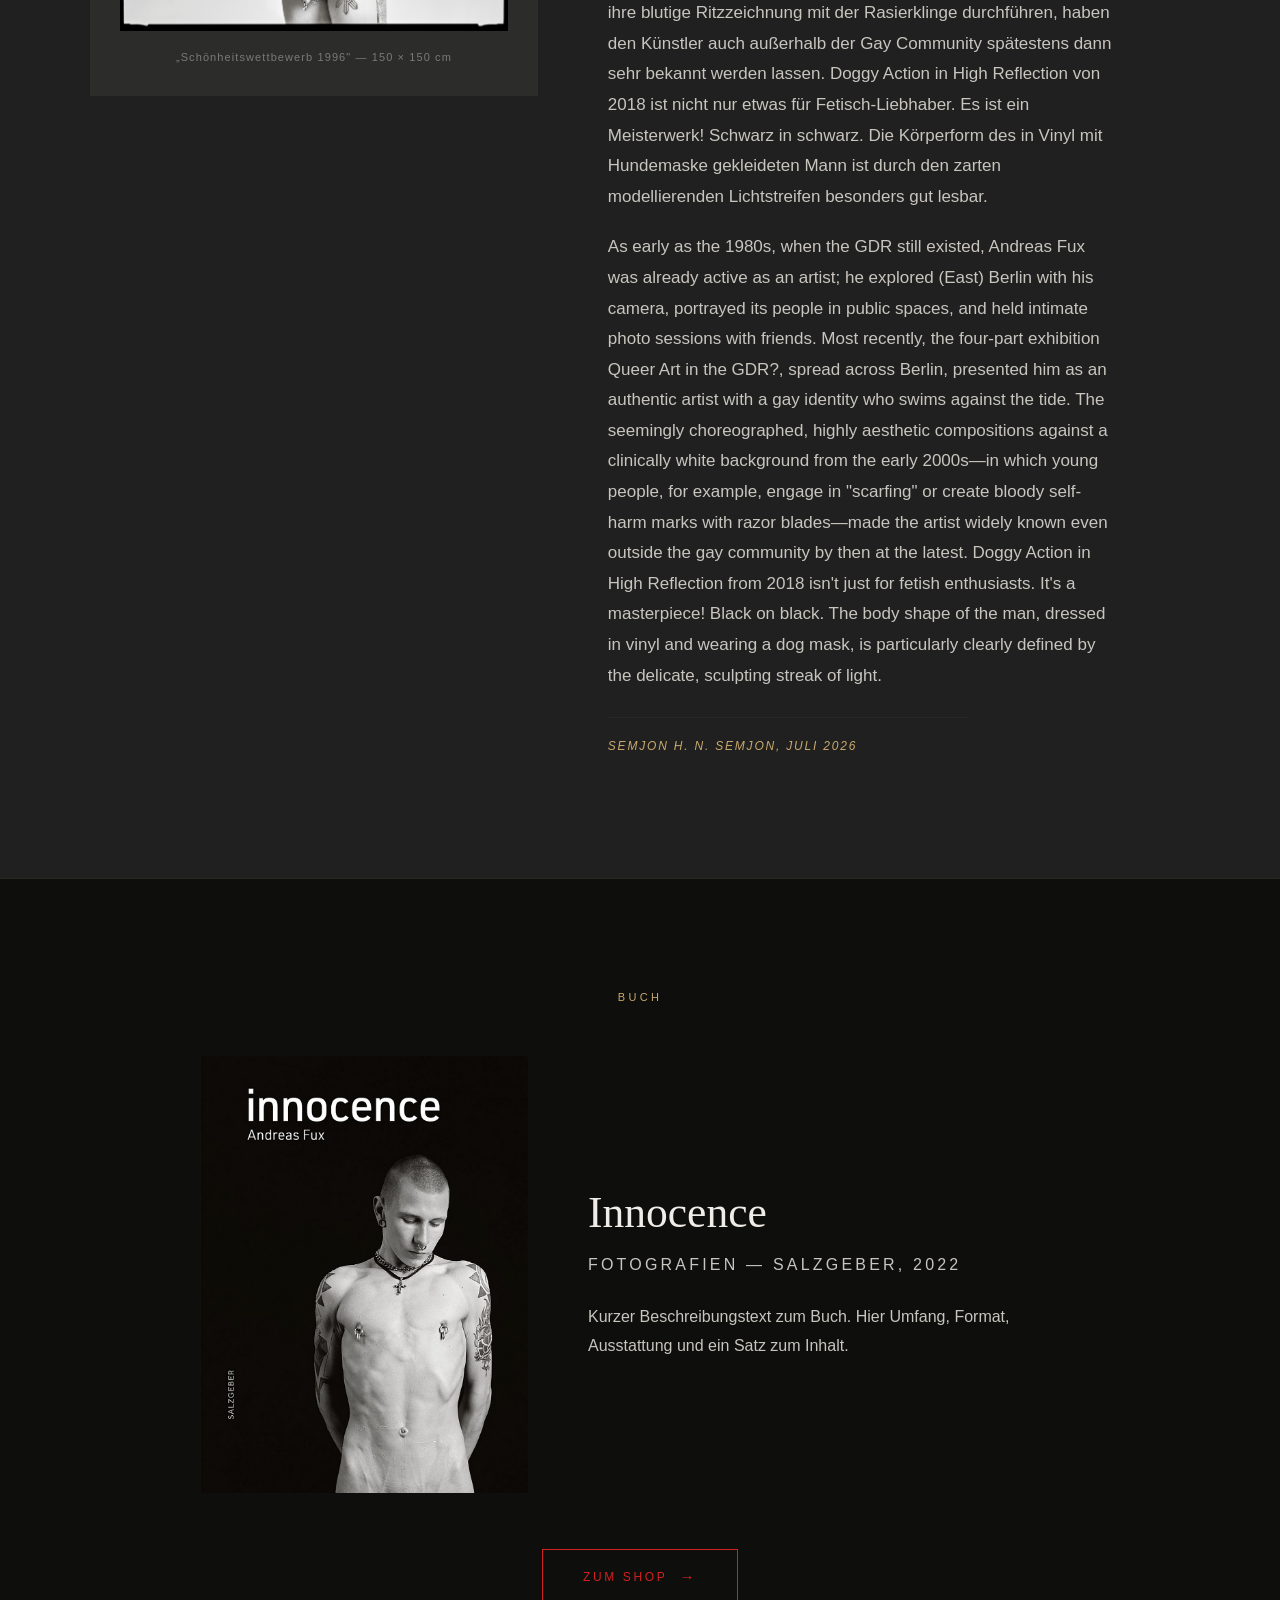
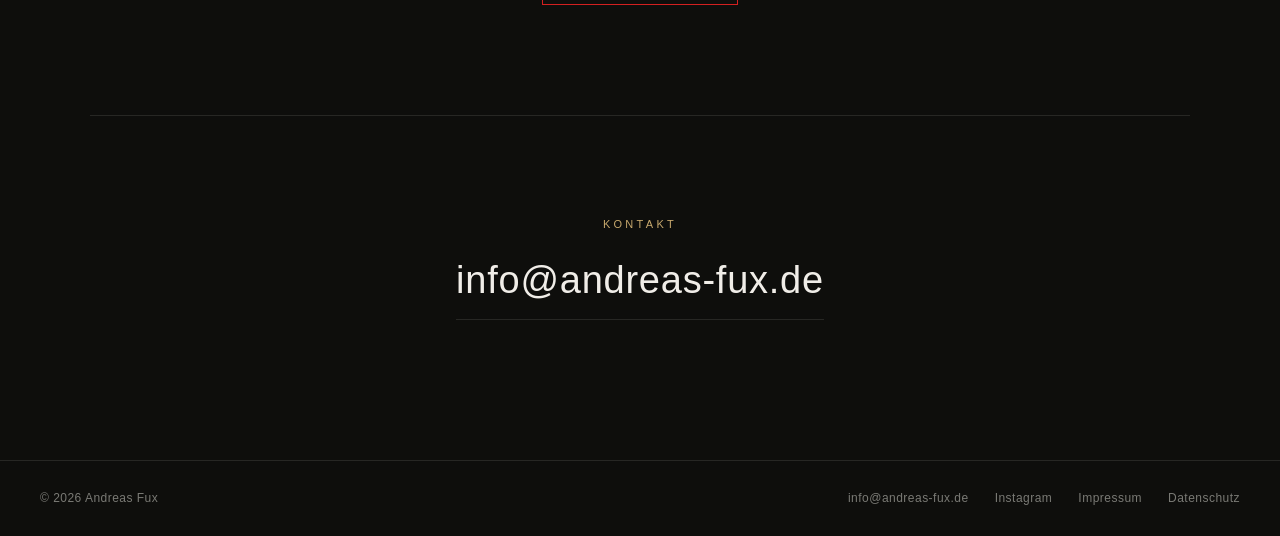
==== commit 2ff36999: "Update image source in about section" ====
--- a/index.html
+++ b/index.html
@@ -59,7 +59,7 @@
   <section id="about" class="about" data-section>
     <div class="about-grid">
       <div class="about-image reveal">
-        <img src="images/schoenheitswettbewerb-1996.jpg"
+        <img src="images/Fux_Schöheit_26.jpg"
              alt="Schönheitswettbewerb 1996 — Fotografie von Andreas Fux">
         <p class="bild-caption">„Schönheitswettbewerb 1996" — 150 × 150 cm</p>
       </div>
--- a/css/style.css
+++ b/css/style.css
@@ -784,3 +784,119 @@
     font-style: italic;
     color: #bbb;
 }
+
+/* =====================
+   AUSSTELLUNGS-HINWEIS
+   ===================== */
+.ausstellung {
+  background: #1a1a18;
+  border-bottom: 1px solid var(--line);
+  padding: 90px 24px;
+  text-align: center;
+}
+
+.ausstellung-badge {
+  display: inline-block;
+  font-size: 10px;
+  text-transform: uppercase;
+  letter-spacing: 0.3em;
+  color: var(--accent);
+  border: 1px solid var(--accent);
+  padding: 7px 18px;
+  margin-bottom: 32px;
+}
+
+.ausstellung-titel {
+  font-family: 'Gothic Factory', 'UnifrakturCook', serif;
+  font-size: clamp(28px, 4vw, 54px);
+  font-weight: 400;
+  line-height: 1.12;
+  letter-spacing: 0.02em;
+  margin-bottom: 14px;
+  max-width: 20ch;
+  margin-left: auto;
+  margin-right: auto;
+}
+
+.ausstellung-sub {
+  font-size: 12px;
+  text-transform: uppercase;
+  letter-spacing: 0.25em;
+  color: var(--muted);
+  margin-bottom: 34px;
+}
+
+.ausstellung-text {
+  font-size: 17px;
+  line-height: 1.85;
+  color: #c8c5bf;
+  max-width: 56ch;
+  margin: 0 auto 30px;
+}
+
+.ausstellung-ort {
+  font-size: 11px;
+  text-transform: uppercase;
+  letter-spacing: 0.2em;
+  color: var(--accent);
+}
+
+/* =====================
+   ABOUT — grauer Fond
+   ===================== */
+.about {
+  background: #202020;
+  max-width: none;
+  padding: 100px 24px;
+}
+
+.about-grid {
+  max-width: var(--max-width);
+  margin: 0 auto;
+  align-items: start;
+}
+
+.about-image {
+  background: #2c2c2a;
+  padding: 30px;
+  overflow: visible;
+}
+
+.about-image img,
+.about-image:hover img {
+  filter: none;
+  transform: none;
+}
+
+.bild-caption {
+  margin-top: 18px;
+  font-size: 11px;
+  letter-spacing: 0.1em;
+  color: var(--muted);
+  text-align: center;
+}
+
+.about-text h2 {
+  font-family: 'Gothic Factory', 'UnifrakturCook', serif;
+  font-size: clamp(24px, 2.6vw, 34px);
+  text-transform: none;
+  letter-spacing: 0.02em;
+  color: var(--fg);
+  margin-bottom: 26px;
+}
+
+.book-author {
+  margin-top: 26px;
+  font-size: 12px !important;
+  text-transform: uppercase;
+  letter-spacing: 0.15em;
+  color: var(--accent) !important;
+  border-top: 1px solid var(--line);
+  padding-top: 18px;
+}
+
+@media (max-width: 800px) {
+  .ausstellung { padding: 60px 20px; }
+  .about { padding: 60px 20px; }
+  .about-image { padding: 18px; }
+}
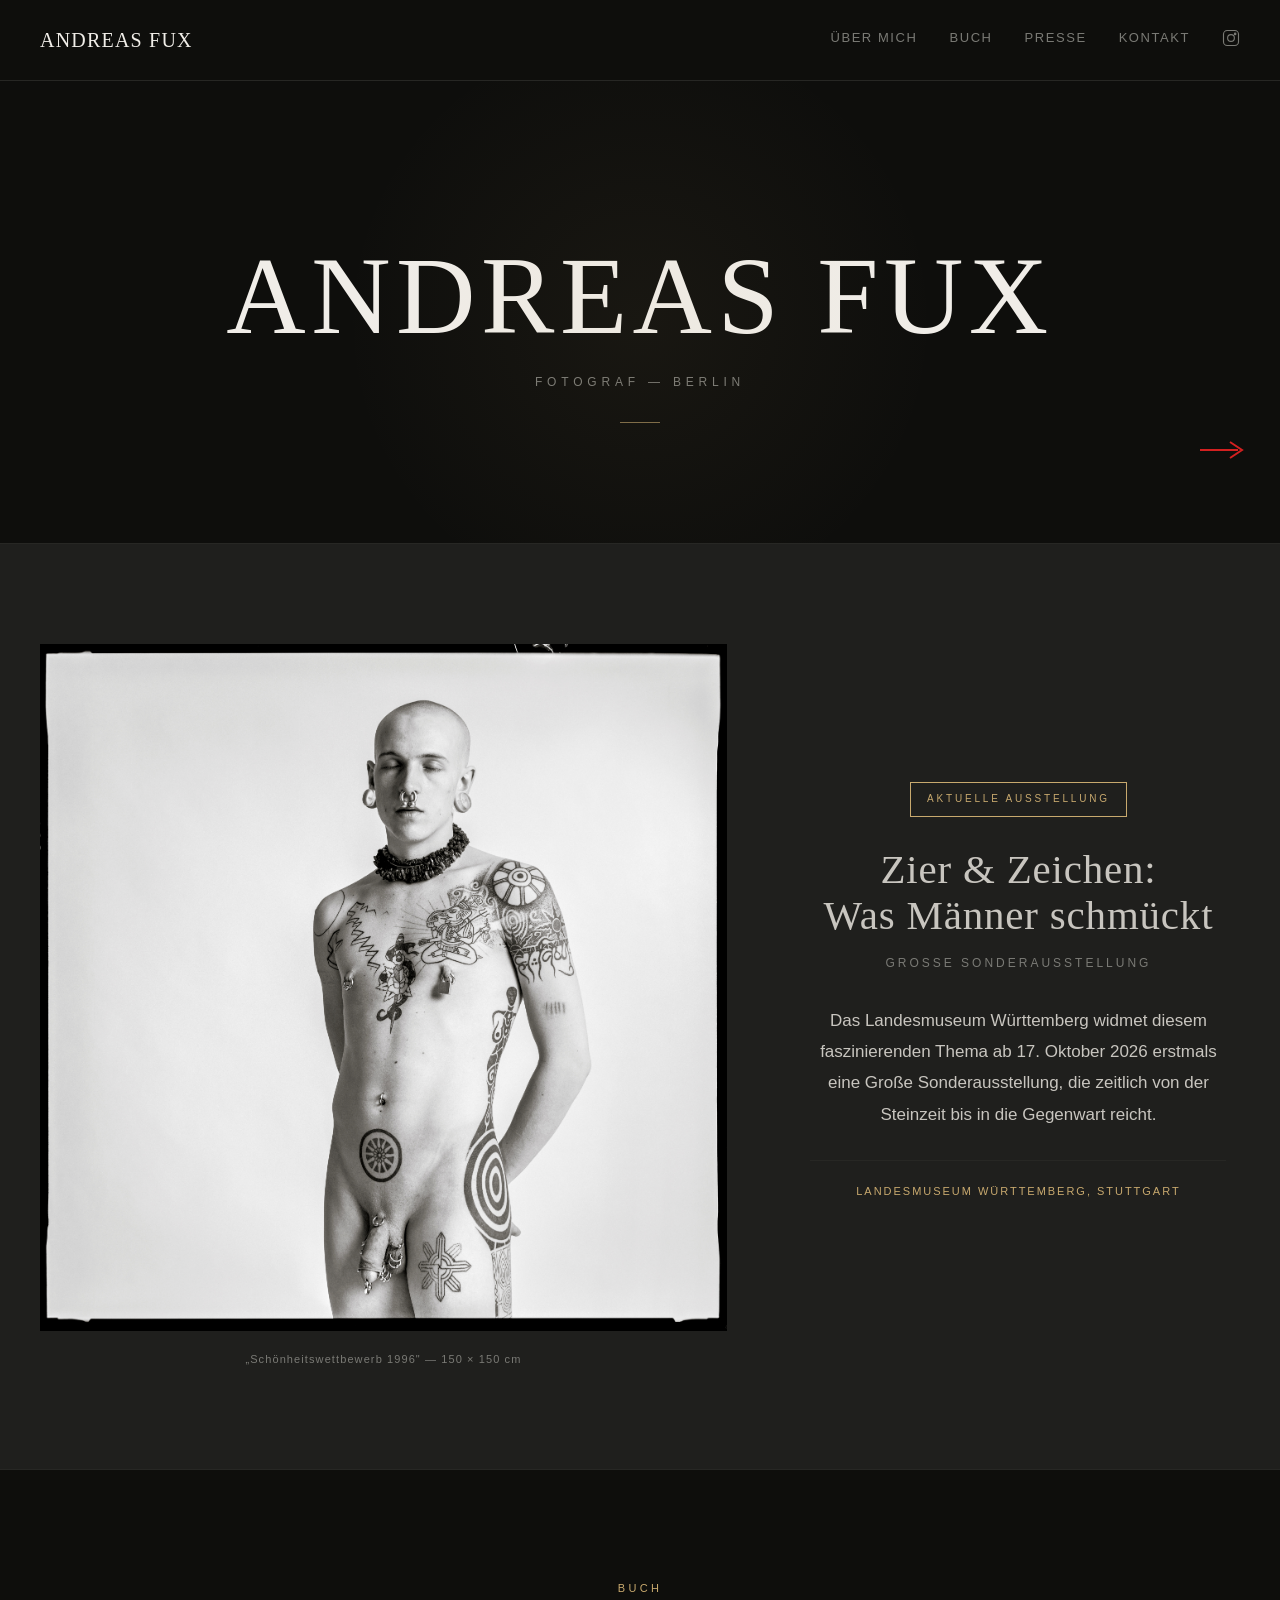
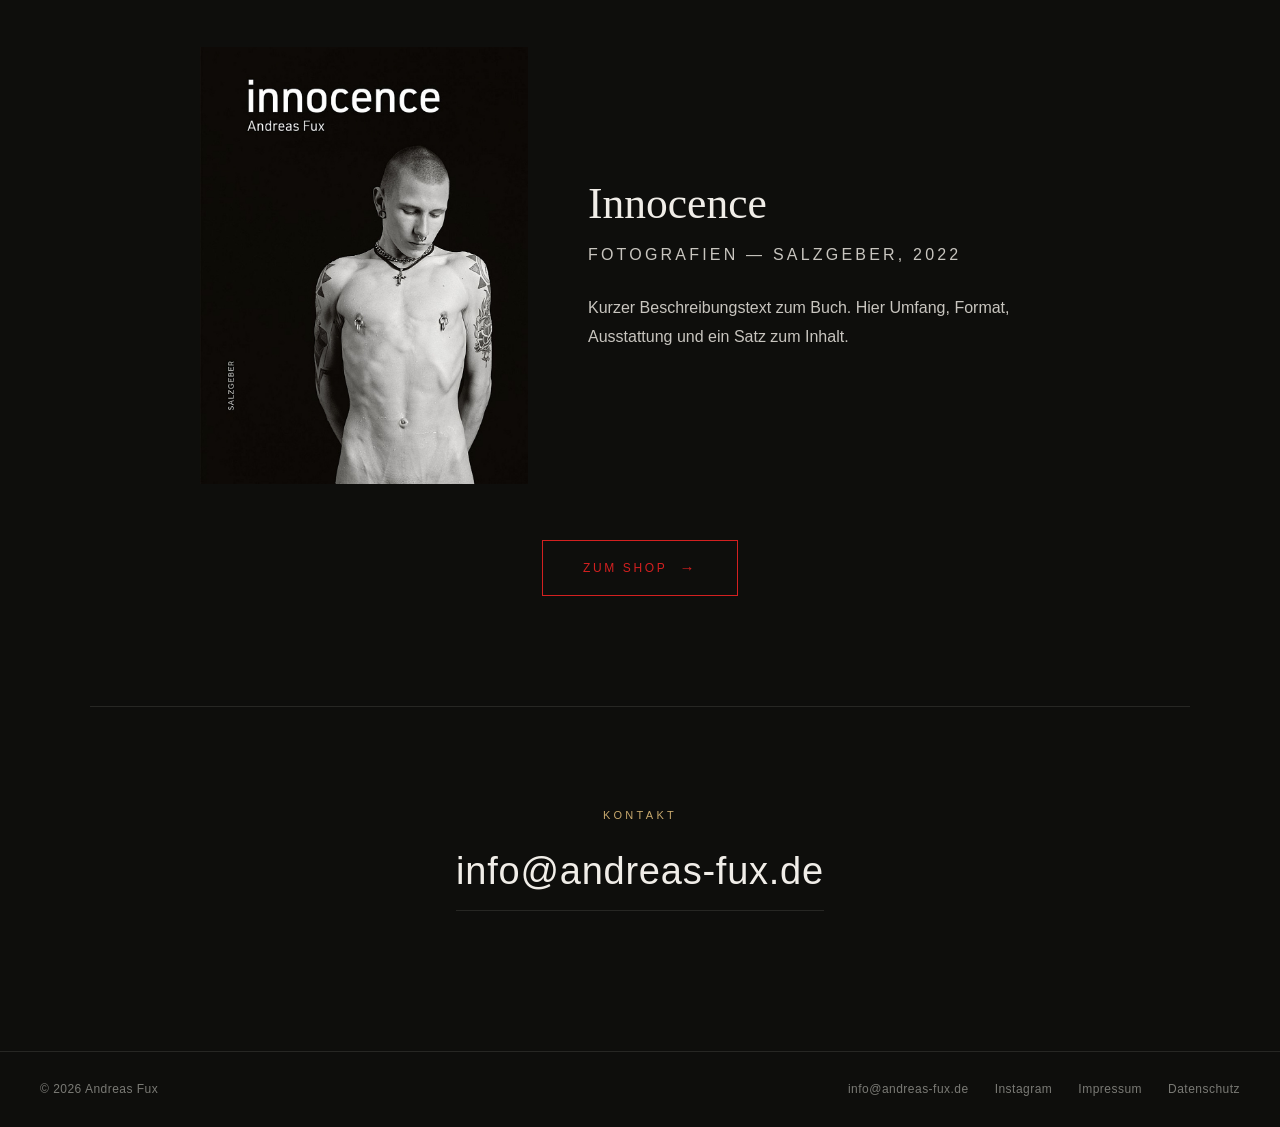
==== commit 2d4dd72d: "Refactor exhibition section and update content" ====
--- a/index.html
+++ b/index.html
@@ -43,41 +43,27 @@
     <span class="hero-line"></span>
   </section>
 
-  <!-- AUSSTELLUNGS-HINWEIS -->
-  <section id="ausstellung" class="ausstellung" data-section>
-    <span class="ausstellung-badge reveal">Aktuelle Ausstellung</span>
-    <h2 class="ausstellung-titel reveal">Zier &amp; Zeichen: Was Männer schmückt</h2>
-    <p class="ausstellung-sub reveal">Große Sonderausstellung</p>
-    <p class="ausstellung-text reveal">
-      Das Landesmuseum Württemberg widmet diesem faszinierenden Thema
-      ab 17. Oktober 2026 erstmals eine Große Sonderausstellung,
-      die zeitlich von der Steinzeit bis in die Gegenwart reicht.
-    </p>
-    <p class="ausstellung-ort reveal">Landesmuseum Württemberg, Stuttgart</p>
-  </section>
+  <!-- AUSSTELLUNG — großes Foto -->
+  <section id="about" class="ausstellung" data-section>
 
-  <section id="about" class="about" data-section>
-    <div class="about-grid">
-      <div class="about-image reveal">
-        <img src="images/Fux_Schöheit_26.jpg"
-             alt="Schönheitswettbewerb 1996 — Fotografie von Andreas Fux">
-        <p class="bild-caption">„Schönheitswettbewerb 1996" — 150 × 150 cm</p>
-      </div>
-      <div class="about-text reveal">
-        <h2>Andreas Fux</h2>
-        <p>
-          Schon in den 1980er Jahren, als die DDR noch existierte, ist Andreas Fux schon künstlerisch aktiv geworden, hat mit seiner Kamera sein (Ost-)Berlin erobert, ihre Menschen im öffentlichen Raum porträtiert und mit Freunden bereits intime Foto-Sessions abgehalten.
-          Erst jüngst hat die vierteilige, über Berlin verstreute Ausstellung Queere Kunst in der DDR? ihn als authentischen und gegen den Strom schwimmenden Künstler mit schwuler Identität vorgestellt. Die scheinbar durchchoreographierten, hoch ästhetischen Kompositionen vor klinisch weißem Grund in den frühen 2000ern, vor dem sich junge Menschen z. B. ihr scarfing, ihre blutige Ritzzeichnung mit der Rasierklinge durchführen, haben den Künstler auch außerhalb der Gay Community spätestens dann sehr bekannt werden lassen.
-          Doggy Action in High Reflection von 2018 ist nicht nur etwas für Fetisch-Liebhaber. Es ist ein Meisterwerk! Schwarz in schwarz. Die Körperform des in Vinyl mit Hundemaske gekleideten Mann ist durch den zarten modellierenden Lichtstreifen besonders gut lesbar.
-        </p>
-        <p>
-          As early as the 1980s, when the GDR still existed, Andreas Fux was already active as an artist; he explored (East) Berlin with his camera, portrayed its people in public spaces, and held intimate photo sessions with friends.
-          Most recently, the four-part exhibition Queer Art in the GDR?, spread across Berlin, presented him as an authentic artist with a gay identity who swims against the tide. The seemingly choreographed, highly aesthetic compositions against a clinically white background from the early 2000s—in which young people, for example, engage in "scarfing" or create bloody self-harm marks with razor blades—made the artist widely known even outside the gay community by then at the latest.
-          Doggy Action in High Reflection from 2018 isn't just for fetish enthusiasts. It's a masterpiece! Black on black. The body shape of the man, dressed in vinyl and wearing a dog mask, is particularly clearly defined by the delicate, sculpting streak of light.
-        </p>
-        <p class="book-author">Semjon H. N. Semjon, Juli 2026</p>
-      </div>
+    <div class="ausstellung-bild reveal">
+      <img src="images/Fux_Schöheit_26.jpg"
+           alt="Schönheitswettbewerb 1996 — Fotografie von Andreas Fux">
+      <p class="bild-caption">„Schönheitswettbewerb 1996" — 150 × 150 cm</p>
     </div>
+
+    <div class="ausstellung-text reveal">
+      <span class="ausstellung-badge">Aktuelle Ausstellung</span>
+      <h2 class="ausstellung-titel">Zier &amp; Zeichen:<br>Was Männer schmückt</h2>
+      <p class="ausstellung-sub">Große Sonderausstellung</p>
+      <p>
+        Das Landesmuseum Württemberg widmet diesem faszinierenden Thema
+        ab 17. Oktober 2026 erstmals eine Große Sonderausstellung,
+        die zeitlich von der Steinzeit bis in die Gegenwart reicht.
+      </p>
+      <p class="ausstellung-ort">Landesmuseum Württemberg, Stuttgart</p>
+    </div>
+
   </section>
 
   <!-- BUCH -->
@@ -134,7 +120,3 @@
 <script src="js/script.js"></script>
 </body>
 </html>
-
-<script src="js/script.js"></script>
-</body>
-</html>
--- a/css/style.css
+++ b/css/style.css
@@ -900,3 +900,84 @@
   .about { padding: 60px 20px; }
   .about-image { padding: 18px; }
 }
+
+/* =====================
+   AUSSTELLUNG — großes Foto, grauer Fond
+   ===================== */
+.ausstellung {
+  background: #1f1f1d;
+  border-bottom: 1px solid var(--line);
+  padding: 100px 40px;
+  max-width: 1280px;
+  margin: 0 auto;
+  display: grid;
+  grid-template-columns: 1.55fr 1fr;
+  gap: 70px;
+  align-items: center;
+}
+
+.ausstellung-bild img {
+  width: 100%;
+  display: block;
+  filter: none;
+}
+
+.bild-caption {
+  margin-top: 20px;
+  font-size: 11px;
+  letter-spacing: 0.1em;
+  color: var(--muted);
+}
+
+.ausstellung-badge {
+  display: inline-block;
+  font-size: 10px;
+  text-transform: uppercase;
+  letter-spacing: 0.28em;
+  color: var(--accent);
+  border: 1px solid var(--accent);
+  padding: 7px 16px;
+  margin-bottom: 30px;
+}
+
+.ausstellung-titel {
+  font-family: 'Gothic Factory', 'UnifrakturCook', serif;
+  font-size: clamp(28px, 3.2vw, 46px);
+  font-weight: 400;
+  line-height: 1.12;
+  letter-spacing: 0.02em;
+  margin-bottom: 14px;
+}
+
+.ausstellung-sub {
+  font-size: 12px;
+  text-transform: uppercase;
+  letter-spacing: 0.25em;
+  color: var(--muted);
+  margin-bottom: 30px;
+}
+
+.ausstellung-text > p:not([class]) {
+  font-size: 17px;
+  line-height: 1.85;
+  color: #c8c5bf;
+  max-width: 44ch;
+}
+
+.ausstellung-ort {
+  margin-top: 30px;
+  font-size: 11px;
+  text-transform: uppercase;
+  letter-spacing: 0.18em;
+  color: var(--accent);
+  border-top: 1px solid var(--line);
+  padding-top: 20px;
+}
+
+@media (max-width: 900px) {
+  .ausstellung {
+    grid-template-columns: 1fr;
+    gap: 40px;
+    padding: 60px 20px;
+  }
+}
